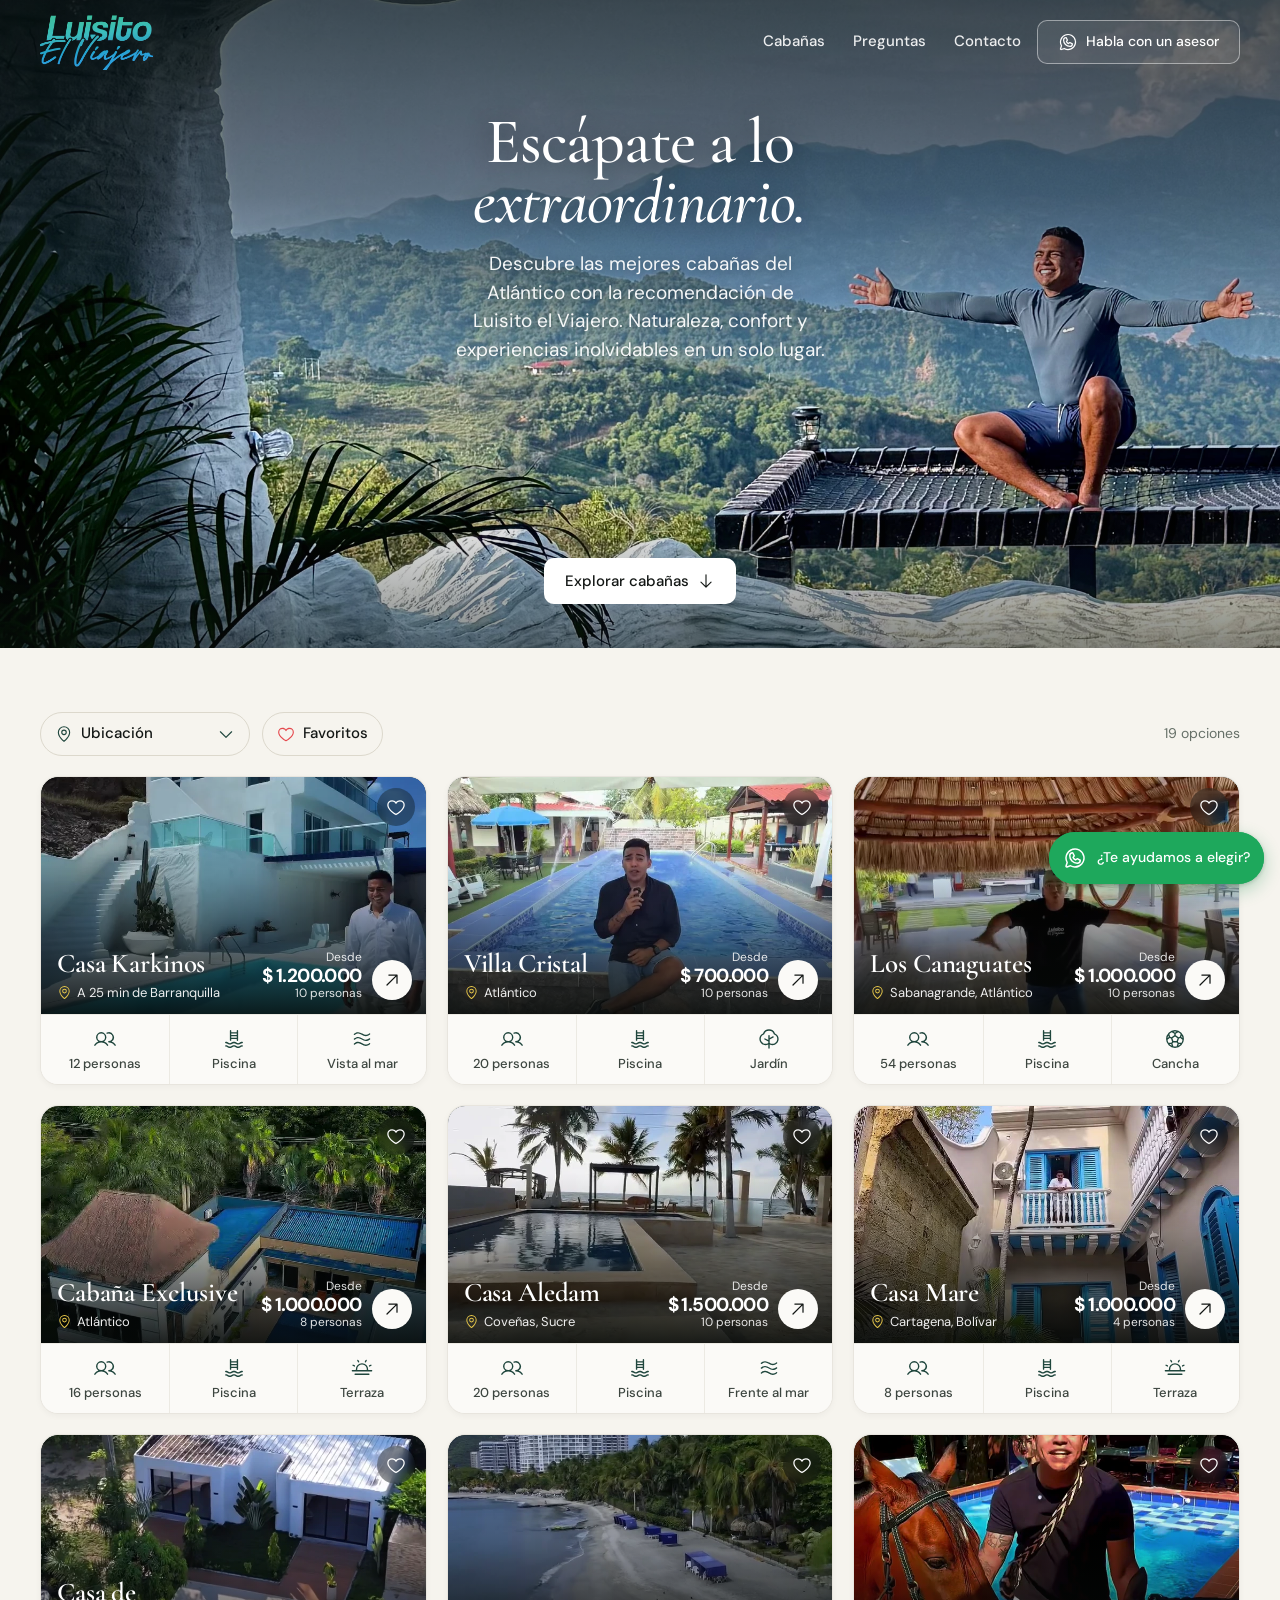
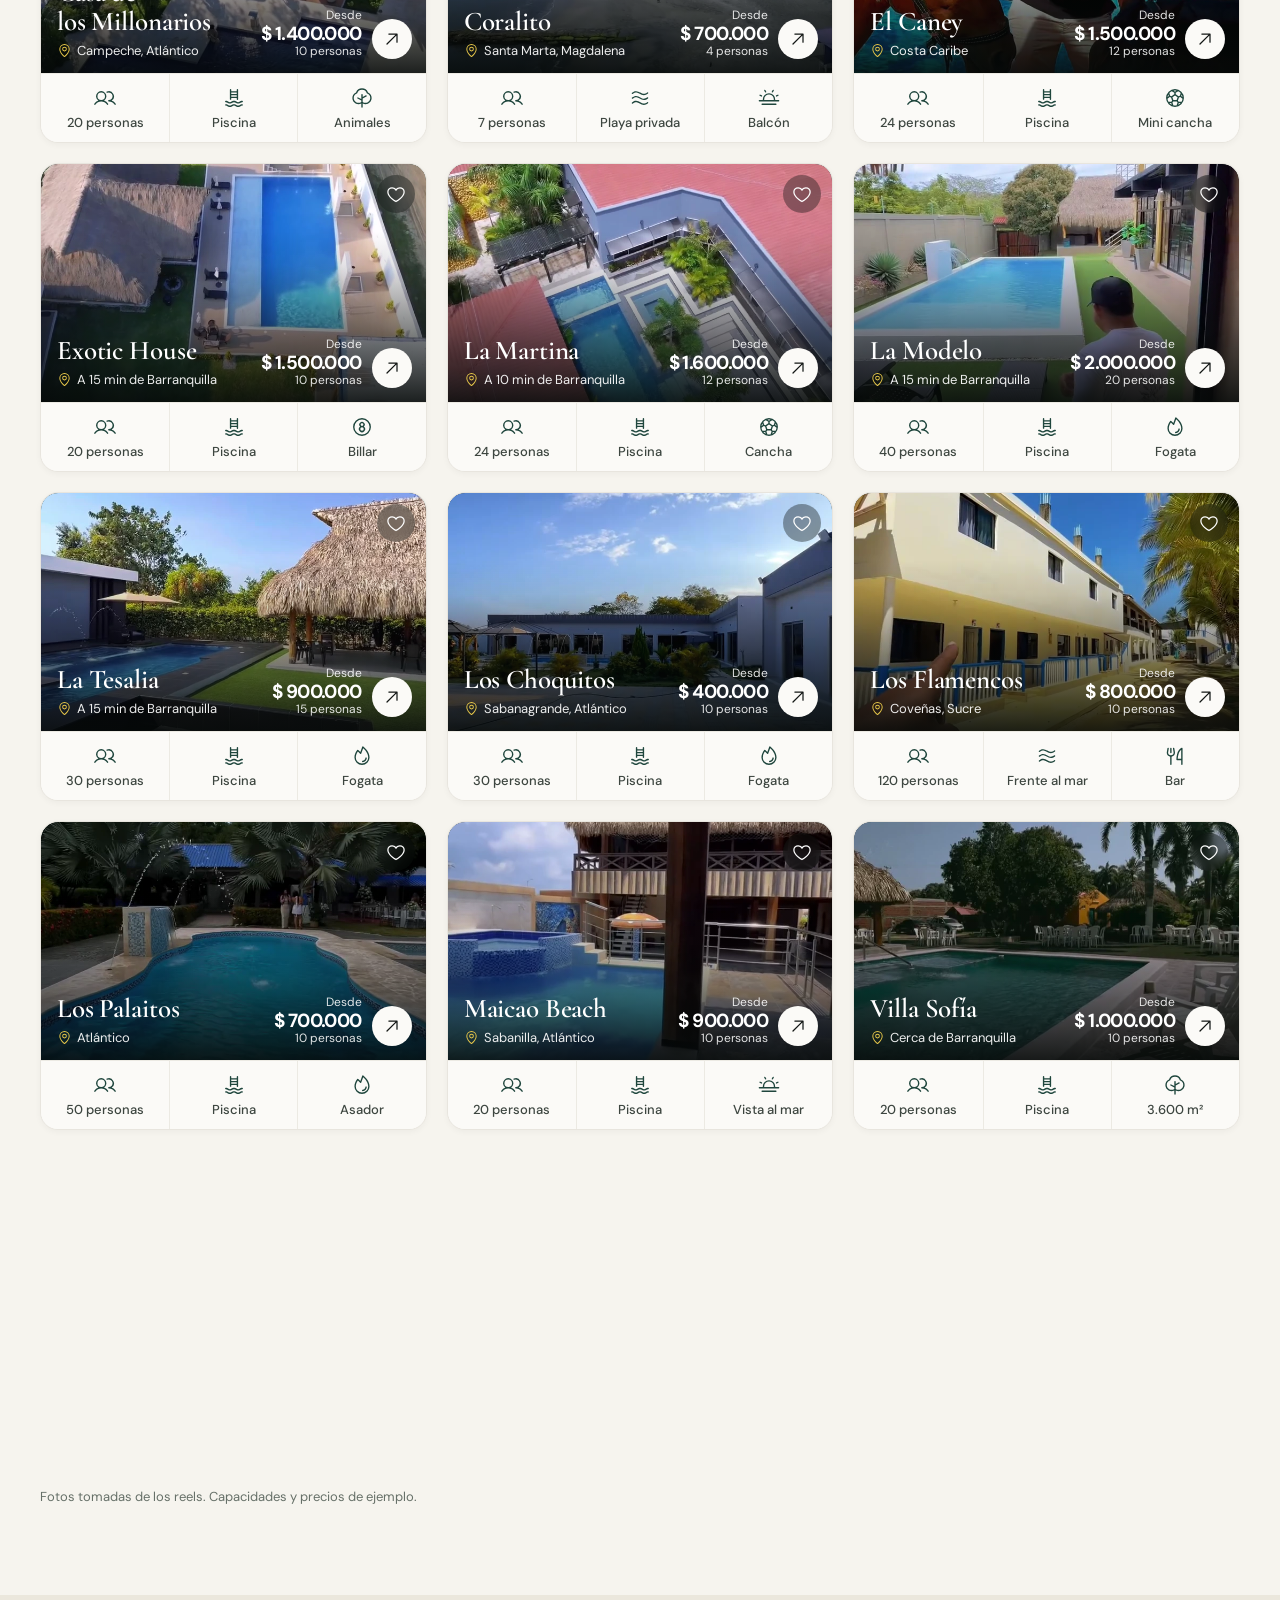
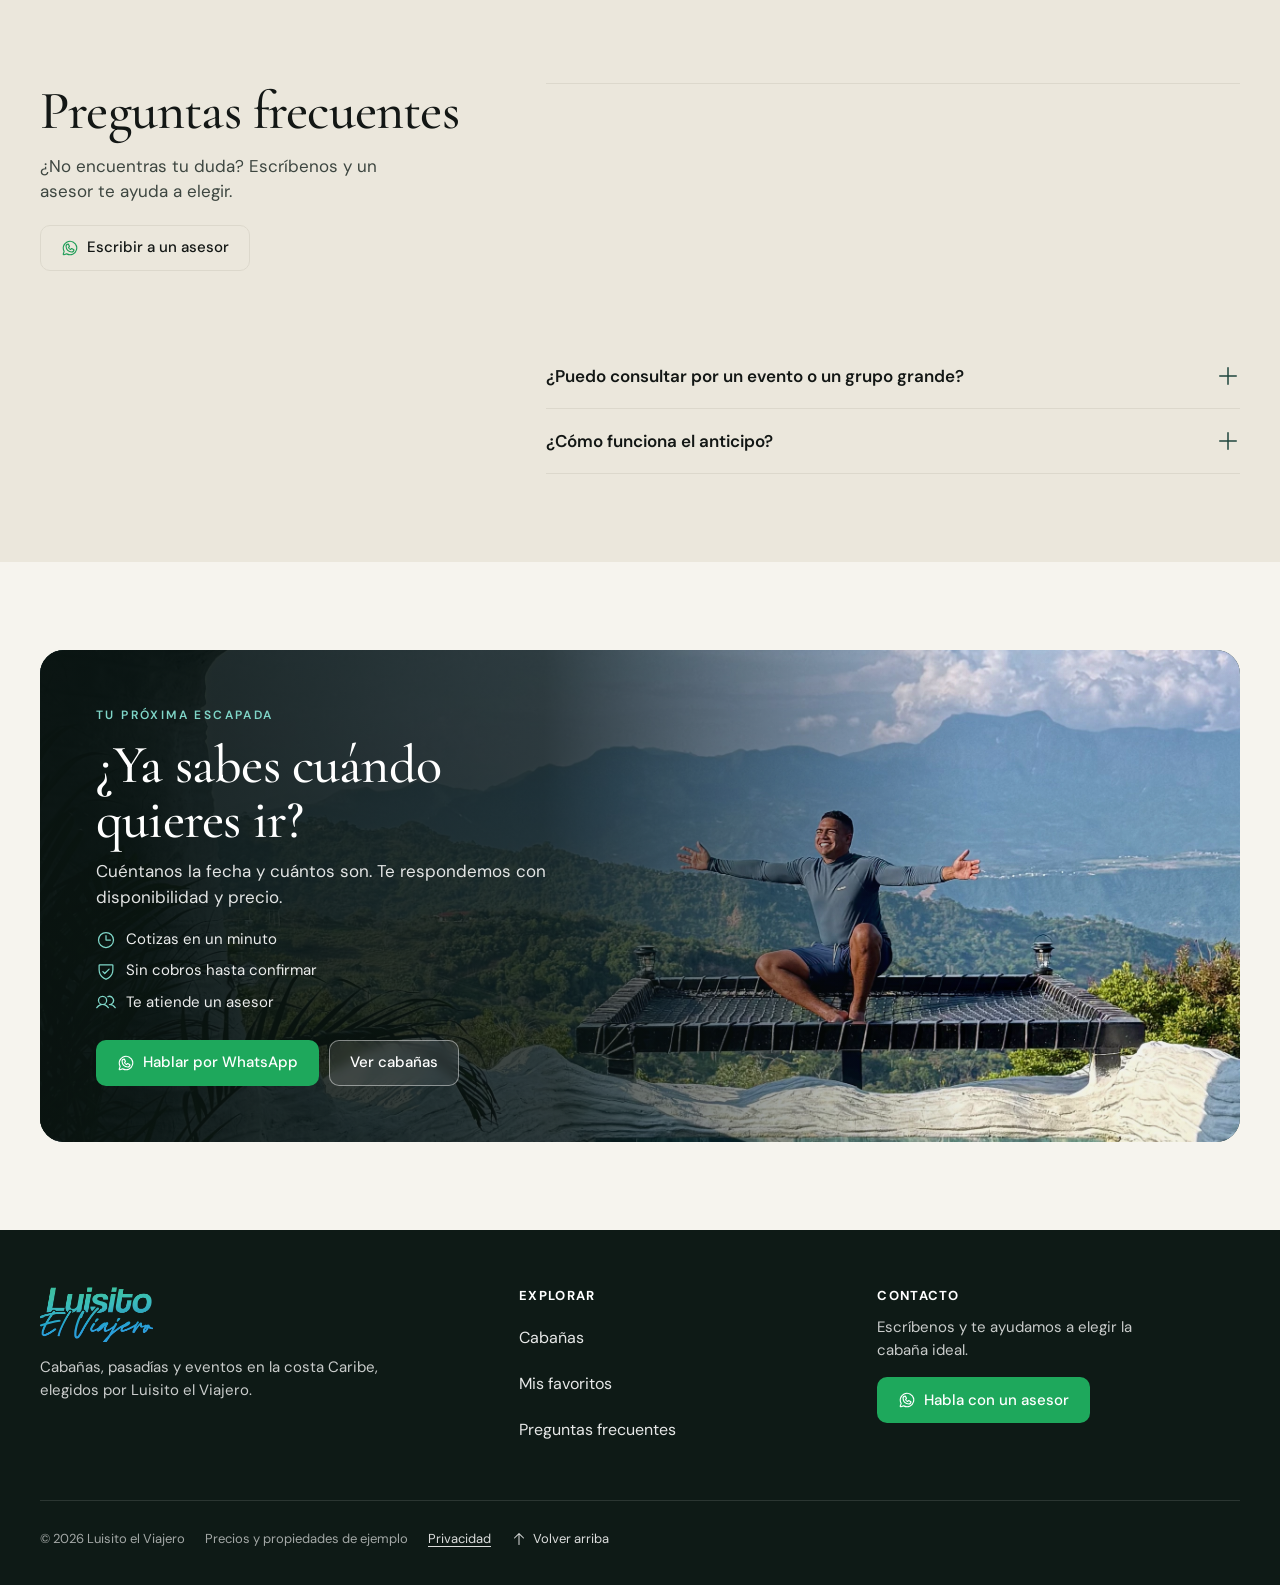
==== index.html @ ad185f22 "Prototipo Luisito el Viajero v2.4: catálogo de 19 cabañas, cotizador, chat con asistente, sistema ti" ====
<!doctype html>
<html lang="es-CO">
<head>
  <meta charset="utf-8" />
  <meta name="viewport" content="width=device-width, initial-scale=1" />
  <meta name="theme-color" content="#171a18" />
  <meta name="description" content="Descubre cabañas, pasadías y espacios para eventos en la costa Caribe colombiana, seleccionados por Luisito el Viajero." />
  <title>Luisito el Viajero — Cabañas, pasadías y experiencias</title>
  <!-- MODO DEMO: contenido ficticio. Quitar esta línea y actualizar robots.txt al lanzar (ver LANZAMIENTO.md). -->
  <meta name="robots" content="noindex, nofollow" />
  <link rel="preload" href="assets/hero-cabanas.webp" as="image" type="image/webp" media="(min-width: 821px)" />
  <link rel="preload" href="assets/hero-cabanas-mobile.webp" as="image" type="image/webp" media="(max-width: 820px)" />
  <link rel="preload" href="assets/logo.webp" as="image" type="image/webp" />
  <link rel="icon" href="favicon.svg" type="image/svg+xml" />
  <meta property="og:type" content="website" />
  <meta property="og:locale" content="es_CO" />
  <meta property="og:site_name" content="Luisito el Viajero" />
  <meta property="og:title" content="Luisito el Viajero — Cabañas, pasadías y experiencias" />
  <meta property="og:description" content="Cabañas, pasadías y espacios para eventos en la costa Caribe colombiana, seleccionados por Luisito el Viajero." />
  <meta property="og:image" content="assets/hero-cabanas.webp" />
  <meta property="og:image:alt" content="Luisito con los brazos abiertos sobre una red, frente a las montañas, visto desde una piscina bajo un arco de roca" />
  <meta name="twitter:card" content="summary_large_image" />
  <meta name="twitter:title" content="Luisito el Viajero — Cabañas, pasadías y experiencias" />
  <meta name="twitter:description" content="Cabañas, pasadías y espacios para eventos en la costa Caribe colombiana." />
  <meta name="twitter:image" content="assets/hero-cabanas.webp" />
  <link rel="preload" href="assets/fonts/dm-sans-latin.woff2" as="font" type="font/woff2" crossorigin />
  <link rel="preload" href="assets/fonts/cormorant-garamond-latin.woff2" as="font" type="font/woff2" crossorigin />
  <link rel="preload" href="assets/fonts/cormorant-garamond-italic-latin.woff2" as="font" type="font/woff2" crossorigin />
  <link rel="stylesheet" href="styles.css" />
</head>
<body>
  <!-- Iconos: Phosphor Icons (MIT), variante regular, en un solo sprite que usan el HTML y app.js mediante <use>. -->
  <svg class="icon-sprite" aria-hidden="true" focusable="false">
    <symbol id="i-pin" viewBox="0 0 256 256"><path d="M128 64a40 40 0 1 0 40 40a40 40 0 0 0-40-40m0 64a24 24 0 1 1 24-24a24 24 0 0 1-24 24m0-112a88.1 88.1 0 0 0-88 88c0 31.4 14.51 64.68 42 96.25a254.2 254.2 0 0 0 41.45 38.3a8 8 0 0 0 9.18 0a254.2 254.2 0 0 0 41.37-38.3c27.45-31.57 42-64.85 42-96.25a88.1 88.1 0 0 0-88-88m0 206c-16.53-13-72-60.75-72-118a72 72 0 0 1 144 0c0 57.23-55.47 105-72 118"/></symbol>
    <symbol id="i-users" viewBox="0 0 256 256"><path d="M117.25 157.92a60 60 0 1 0-66.5 0a95.83 95.83 0 0 0-47.22 37.71a8 8 0 1 0 13.4 8.74a80 80 0 0 1 134.14 0a8 8 0 0 0 13.4-8.74a95.83 95.83 0 0 0-47.22-37.71M40 108a44 44 0 1 1 44 44a44.05 44.05 0 0 1-44-44m210.14 98.7a8 8 0 0 1-11.07-2.33A79.83 79.83 0 0 0 172 168a8 8 0 0 1 0-16a44 44 0 1 0-16.34-84.87a8 8 0 1 1-5.94-14.85a60 60 0 0 1 55.53 105.64a95.83 95.83 0 0 1 47.22 37.71a8 8 0 0 1-2.33 11.07"/></symbol>
    <symbol id="i-bed" viewBox="0 0 256 256"><path d="M216 72H32V48a8 8 0 0 0-16 0v160a8 8 0 0 0 16 0v-32h208v32a8 8 0 0 0 16 0v-96a40 40 0 0 0-40-40M32 88h72v72H32Zm88 72V88h96a24 24 0 0 1 24 24v48Z"/></symbol>
    <symbol id="i-pool" viewBox="0 0 256 256"><path d="M88 149.39a8 8 0 0 0 8-8V128h64v15.29a8 8 0 0 0 16 0V32a8 8 0 0 0-16 0v16H96V32a8 8 0 0 0-16 0v109.39a8 8 0 0 0 8 8M96 112V96h64v16Zm64-48v16H96V64ZM24 168a8 8 0 0 1 8-8c14.42 0 22.19 5.18 28.44 9.34C66 173.06 70.42 176 80 176s14-2.94 19.56-6.66c6.24-4.16 14-9.34 28.43-9.34s22.2 5.18 28.44 9.34c5.58 3.72 10 6.66 19.57 6.66s14-2.94 19.56-6.66c6.25-4.16 14-9.34 28.44-9.34a8 8 0 0 1 0 16c-9.58 0-14 2.94-19.56 6.66c-6.25 4.16-14 9.34-28.44 9.34s-22.2-5.18-28.44-9.34C142 178.94 137.57 176 128 176s-14 2.94-19.56 6.66c-6.24 4.16-14 9.34-28.43 9.34s-22.19-5.18-28.44-9.34C46 178.94 41.58 176 32 176a8 8 0 0 1-8-8m208 40a8 8 0 0 1-8 8c-9.58 0-14 2.94-19.56 6.66c-6.25 4.16-14 9.34-28.44 9.34s-22.2-5.18-28.44-9.34C142 218.94 137.57 216 128 216s-14 2.94-19.56 6.66c-6.24 4.16-14 9.34-28.43 9.34s-22.19-5.18-28.44-9.34C46 218.94 41.58 216 32 216a8 8 0 0 1 0-16c14.42 0 22.19 5.18 28.44 9.34C66 213.06 70.42 216 80 216s14-2.94 19.56-6.66c6.24-4.16 14-9.34 28.43-9.34s22.2 5.18 28.44 9.34c5.58 3.72 10 6.66 19.57 6.66s14-2.94 19.56-6.66c6.25-4.16 14-9.34 28.44-9.34a8 8 0 0 1 8 8"/></symbol>
    <symbol id="i-waves" viewBox="0 0 256 256"><path d="M222.16 177.25a8 8 0 0 1-1 11.25c-17.36 14.39-32.86 19.5-47 19.5c-18.58 0-34.82-8.82-49.93-17c-25.35-13.76-47.24-25.64-79.07.74a8 8 0 1 1-10.22-12.31c40.17-33.28 70.32-16.92 96.93-2.48c25.35 13.75 47.24 25.63 79.07-.74a8 8 0 0 1 11.22 1.04m-11.27-57c-31.83 26.38-53.72 14.5-79.07.74c-26.61-14.43-56.76-30.79-96.93 2.49a8 8 0 0 0 10.22 12.31c31.83-26.38 53.72-14.5 79.07-.74c15.11 8.19 31.35 17 49.93 17c14.14 0 29.64-5.11 47-19.5a8 8 0 1 0-10.22-12.31ZM45.11 79.8c31.83-26.37 53.72-14.49 79.07-.74c15.11 8.2 31.35 17 49.93 17c14.14 0 29.64-5.12 47-19.5a8 8 0 1 0-10.22-12.31c-31.83 26.38-53.72 14.5-79.07.74c-26.61-14.41-56.76-30.77-96.93 2.51a8 8 0 1 0 10.22 12.3"/></symbol>
    <symbol id="i-calendar" viewBox="0 0 256 256"><path d="M208 32h-24v-8a8 8 0 0 0-16 0v8H88v-8a8 8 0 0 0-16 0v8H48a16 16 0 0 0-16 16v160a16 16 0 0 0 16 16h160a16 16 0 0 0 16-16V48a16 16 0 0 0-16-16M72 48v8a8 8 0 0 0 16 0v-8h80v8a8 8 0 0 0 16 0v-8h24v32H48V48Zm136 160H48V96h160z"/></symbol>
    <symbol id="i-arrow-up-right" viewBox="0 0 256 256"><path d="M200 64v104a8 8 0 0 1-16 0V83.31L69.66 197.66a8 8 0 0 1-11.32-11.32L172.69 72H88a8 8 0 0 1 0-16h104a8 8 0 0 1 8 8"/></symbol>
    <symbol id="i-arrow-up" viewBox="0 0 256 256"><path d="M205.66 117.66a8 8 0 0 1-11.32 0L136 59.31V216a8 8 0 0 1-16 0V59.31l-58.34 58.35a8 8 0 0 1-11.32-11.32l72-72a8 8 0 0 1 11.32 0l72 72a8 8 0 0 1 0 11.32"/></symbol>
    <symbol id="i-arrow-down" viewBox="0 0 256 256"><path d="m205.66 149.66l-72 72a8 8 0 0 1-11.32 0l-72-72a8 8 0 0 1 11.32-11.32L120 196.69V40a8 8 0 0 1 16 0v156.69l58.34-58.35a8 8 0 0 1 11.32 11.32"/></symbol>
    <symbol id="i-check" viewBox="0 0 256 256"><path d="m229.66 77.66l-128 128a8 8 0 0 1-11.32 0l-56-56a8 8 0 0 1 11.32-11.32L96 188.69L218.34 66.34a8 8 0 0 1 11.32 11.32"/></symbol>
    <symbol id="i-trees" viewBox="0 0 256 256"><path d="M198.1 62.59a76 76 0 0 0-140.2 0A71.71 71.71 0 0 0 16 127.8C15.9 166 48 199 86.14 200a72.1 72.1 0 0 0 33.86-7.53V232a8 8 0 0 0 16 0v-39.53a72.2 72.2 0 0 0 32 7.53h1.82c38.18-1 70.29-34 70.18-72.2a71.71 71.71 0 0 0-41.9-65.21M169.45 184A56.08 56.08 0 0 1 136 174v-41l43.58-21.78a8 8 0 1 0-7.16-14.32L136 115.06V88a8 8 0 0 0-16 0v51.06l-36.42-18.22a8 8 0 1 0-7.16 14.32L120 156.94v17a56 56 0 0 1-33.45 10c-29.65-.71-54.63-26.42-54.55-56.1A55.77 55.77 0 0 1 67.11 76a8 8 0 0 0 4.53-4.67a60 60 0 0 1 112.72 0a8 8 0 0 0 4.53 4.67A55.79 55.79 0 0 1 224 127.84c.08 29.68-24.9 55.39-54.55 56.16"/></symbol>
    <symbol id="i-clock" viewBox="0 0 256 256"><path d="M128 24a104 104 0 1 0 104 104A104.11 104.11 0 0 0 128 24m0 192a88 88 0 1 1 88-88a88.1 88.1 0 0 1-88 88m64-88a8 8 0 0 1-8 8h-56a8 8 0 0 1-8-8V72a8 8 0 0 1 16 0v48h48a8 8 0 0 1 8 8"/></symbol>
    <symbol id="i-x" viewBox="0 0 256 256"><path d="M205.66 194.34a8 8 0 0 1-11.32 11.32L128 139.31l-66.34 66.35a8 8 0 0 1-11.32-11.32L116.69 128L50.34 61.66a8 8 0 0 1 11.32-11.32L128 116.69l66.34-66.35a8 8 0 0 1 11.32 11.32L139.31 128Z"/></symbol>
    <symbol id="i-heart" viewBox="0 0 256 256"><path d="M178 40c-20.65 0-38.73 8.88-50 23.89C116.73 48.88 98.65 40 78 40a62.07 62.07 0 0 0-62 62c0 70 103.79 126.66 108.21 129a8 8 0 0 0 7.58 0C136.21 228.66 240 172 240 102a62.07 62.07 0 0 0-62-62m-50 174.8c-18.26-10.64-96-59.11-96-112.8a46.06 46.06 0 0 1 46-46c19.45 0 35.78 10.36 42.6 27a8 8 0 0 0 14.8 0c6.82-16.67 23.15-27 42.6-27a46.06 46.06 0 0 1 46 46c0 53.61-77.76 102.15-96 112.8"/></symbol>
    <symbol id="i-heart-fill" viewBox="0 0 256 256"><path d="M240 102c0 70-103.79 126.66-108.21 129a8 8 0 0 1-7.58 0C119.79 228.66 16 172 16 102a62.07 62.07 0 0 1 62-62c20.65 0 38.73 8.88 50 23.89C139.27 48.88 157.35 40 178 40a62.07 62.07 0 0 1 62 62"/></symbol>
    <symbol id="i-plus" viewBox="0 0 256 256"><path d="M224 128a8 8 0 0 1-8 8h-80v80a8 8 0 0 1-16 0v-80H40a8 8 0 0 1 0-16h80V40a8 8 0 0 1 16 0v80h80a8 8 0 0 1 8 8"/></symbol>
    <symbol id="i-minus" viewBox="0 0 256 256"><path d="M224 128a8 8 0 0 1-8 8H40a8 8 0 0 1 0-16h176a8 8 0 0 1 8 8"/></symbol>
    <symbol id="i-chevron" viewBox="0 0 256 256"><path d="m213.66 101.66l-80 80a8 8 0 0 1-11.32 0l-80-80a8 8 0 0 1 11.32-11.32L128 164.69l74.34-74.35a8 8 0 0 1 11.32 11.32"/></symbol>
    <symbol id="i-play" viewBox="0 0 256 256"><path d="M240 128a15.74 15.74 0 0 1-7.6 13.51L88.32 229.65a16 16 0 0 1-16.2.3A15.86 15.86 0 0 1 64 216.13V39.87a15.86 15.86 0 0 1 8.12-13.82a16 16 0 0 1 16.2.3l144.08 88.14A15.74 15.74 0 0 1 240 128"/></symbol>
    <symbol id="i-car" viewBox="0 0 256 256"><path d="M240 104h-10.8l-27.78-62.5A16 16 0 0 0 186.8 32H69.2a16 16 0 0 0-14.62 9.5L26.8 104H16a8 8 0 0 0 0 16h8v80a16 16 0 0 0 16 16h24a16 16 0 0 0 16-16v-16h96v16a16 16 0 0 0 16 16h24a16 16 0 0 0 16-16v-80h8a8 8 0 0 0 0-16M69.2 48h117.6l24.89 56H44.31ZM64 200H40v-16h24Zm128 0v-16h24v16Zm24-32H40v-48h176ZM56 144a8 8 0 0 1 8-8h16a8 8 0 0 1 0 16H64a8 8 0 0 1-8-8m112 0a8 8 0 0 1 8-8h16a8 8 0 0 1 0 16h-16a8 8 0 0 1-8-8"/></symbol>
    <symbol id="i-wifi" viewBox="0 0 256 256"><path d="M140 204a12 12 0 1 1-12-12a12 12 0 0 1 12 12m97.08-117a172 172 0 0 0-218.16 0a8 8 0 0 0 10.16 12.37a156 156 0 0 1 197.84 0A8 8 0 0 0 237.08 87M205 122.77a124 124 0 0 0-153.94 0A8 8 0 0 0 61 135.31a108 108 0 0 1 134.06 0a8 8 0 0 0 11.24-1.3a8 8 0 0 0-1.3-11.24m-32.26 35.76a76.05 76.05 0 0 0-89.42 0a8 8 0 0 0 9.42 12.94a60 60 0 0 1 70.58 0a8 8 0 1 0 9.42-12.94"/></symbol>
    <symbol id="i-snow" viewBox="0 0 256 256"><path d="M223.77 150.09a8 8 0 0 1-5.86 9.68l-24.64 6l6.46 24.11a8 8 0 0 1-5.66 9.8a8.3 8.3 0 0 1-2.07.32a8 8 0 0 1-7.72-5.93l-7.72-28.8L136 141.86v46.83l21.66 21.65a8 8 0 0 1-11.32 11.32L128 203.31l-18.34 18.35a8 8 0 0 1-11.32-11.32L120 188.69v-46.83l-40.55 23.41l-7.72 28.8A8 8 0 0 1 64 200a8.3 8.3 0 0 1-2.08-.27a8 8 0 0 1-5.66-9.8l6.46-24.11l-24.64-6a8 8 0 0 1 3.82-15.54l29.45 7.23L112 128l-40.64-23.46l-29.45 7.23A8 8 0 0 1 40 112a8 8 0 0 1-1.91-15.77l24.64-6l-6.46-24.16a8 8 0 0 1 15.46-4.14l7.72 28.8L120 114.14V67.31L98.34 45.66a8 8 0 0 1 11.32-11.32L128 52.69l18.34-18.35a8 8 0 0 1 11.32 11.32L136 67.31v46.83l40.55-23.41l7.72-28.8a8 8 0 0 1 15.46 4.14l-6.46 24.11l24.64 6A8 8 0 0 1 216 112a8 8 0 0 1-1.91-.23l-29.45-7.23L144 128l40.64 23.46l29.45-7.23a8 8 0 0 1 9.68 5.86"/></symbol>
    <symbol id="i-sun" viewBox="0 0 256 256"><path d="M120 40V16a8 8 0 0 1 16 0v24a8 8 0 0 1-16 0m72 88a64 64 0 1 1-64-64a64.07 64.07 0 0 1 64 64m-16 0a48 48 0 1 0-48 48a48.05 48.05 0 0 0 48-48M58.34 69.66a8 8 0 0 0 11.32-11.32l-16-16a8 8 0 0 0-11.32 11.32Zm0 116.68l-16 16a8 8 0 0 0 11.32 11.32l16-16a8 8 0 0 0-11.32-11.32M192 72a8 8 0 0 0 5.66-2.34l16-16a8 8 0 0 0-11.32-11.32l-16 16A8 8 0 0 0 192 72m5.66 114.34a8 8 0 0 0-11.32 11.32l16 16a8 8 0 0 0 11.32-11.32ZM48 128a8 8 0 0 0-8-8H16a8 8 0 0 0 0 16h24a8 8 0 0 0 8-8m80 80a8 8 0 0 0-8 8v24a8 8 0 0 0 16 0v-24a8 8 0 0 0-8-8m112-88h-24a8 8 0 0 0 0 16h24a8 8 0 0 0 0-16"/></symbol>
    <symbol id="i-sunset" viewBox="0 0 256 256"><path d="M240 152h-40.45a74 74 0 0 0 .45-8a72 72 0 0 0-144 0a74 74 0 0 0 .45 8H16a8 8 0 0 0 0 16h224a8 8 0 0 0 0-16m-168-8a56 56 0 1 1 111.41 8H72.59a56 56 0 0 1-.59-8m144 56a8 8 0 0 1-8 8H48a8 8 0 0 1 0-16h160a8 8 0 0 1 8 8M72.84 43.58a8 8 0 0 1 14.32-7.16l8 16a8 8 0 0 1-14.32 7.16Zm-56 48.84a8 8 0 0 1 10.74-3.57l16 8a8 8 0 0 1-7.16 14.31l-16-8a8 8 0 0 1-3.58-10.74m192 15.16a8 8 0 0 1 3.58-10.73l16-8a8 8 0 1 1 7.16 14.31l-16 8a8 8 0 0 1-10.74-3.58m-48-55.16l8-16a8 8 0 0 1 14.32 7.16l-8 16a8 8 0 1 1-14.32-7.16"/></symbol>
    <symbol id="i-flame" viewBox="0 0 256 256"><path d="M183.89 153.34a57.6 57.6 0 0 1-46.56 46.55a9 9 0 0 1-1.33.11a8 8 0 0 1-1.32-15.89c16.57-2.79 30.63-16.85 33.44-33.45a8 8 0 0 1 15.78 2.68ZM216 144a88 88 0 0 1-176 0c0-27.92 11-56.47 32.66-84.85a8 8 0 0 1 11.93-.89l24.12 23.41l22-60.41a8 8 0 0 1 12.63-3.41C165.21 36 216 84.55 216 144m-16 0c0-46.09-35.79-85.92-58.21-106.33l-22.27 61.07a8 8 0 0 1-13.09 3L80.06 76.16C64.09 99.21 56 122 56 144a72 72 0 0 0 144 0"/></symbol>
    <symbol id="i-gamepad" viewBox="0 0 256 256"><path d="M176 112h-24a8 8 0 0 1 0-16h24a8 8 0 0 1 0 16m-72-16h-8v-8a8 8 0 0 0-16 0v8h-8a8 8 0 0 0 0 16h8v8a8 8 0 0 0 16 0v-8h8a8 8 0 0 0 0-16m137.48 104.65a36 36 0 0 1-54.94 4.81c-.12-.12-.24-.24-.35-.37L146.48 160h-37l-39.67 45.09l-.35.37A36.08 36.08 0 0 1 44 216a36 36 0 0 1-35.44-42.25a.7.7 0 0 1 0-.14l16.37-84.09A59.88 59.88 0 0 1 83.89 40H172a60.08 60.08 0 0 1 59 49.25v.18l16.37 84.17a.7.7 0 0 1 0 .14a35.74 35.74 0 0 1-5.89 26.91M172 144a44 44 0 0 0 0-88H83.89a43.9 43.9 0 0 0-43.21 36.37v.13L24.3 176.59A20 20 0 0 0 58 194.3l41.92-47.59a8 8 0 0 1 6-2.71Zm59.7 32.59l-8.74-45A60 60 0 0 1 172 160h-4.2l30.2 34.31a20.09 20.09 0 0 0 17.46 5.39a20 20 0 0 0 16.23-23.11Z"/></symbol>
    <symbol id="i-palm" viewBox="0 0 256 256"><path d="M237.79 53.23a66.86 66.86 0 0 0-97.74 0a72.2 72.2 0 0 0-12.05 17a72.2 72.2 0 0 0-12-17a66.86 66.86 0 0 0-97.74 0a8 8 0 0 0 2.6 12.85L77 90.55a71.42 71.42 0 0 0-43.36 33.21a70.64 70.64 0 0 0-7.2 54.32A8 8 0 0 0 39 182.36l81-61.68V224a8 8 0 0 0 16 0V120.68l81 61.68a8 8 0 0 0 12.57-4.28a70.64 70.64 0 0 0-7.2-54.32A71.42 71.42 0 0 0 179 90.55l56.22-24.47a8 8 0 0 0 2.6-12.85ZM67.08 48a51.13 51.13 0 0 1 37.28 16.26a56.53 56.53 0 0 1 14.26 26.93L39 56.53A50.5 50.5 0 0 1 67.08 48M40 161.5a54.8 54.8 0 0 1 7.47-29.7a55.55 55.55 0 0 1 34-25.89A56.5 56.5 0 0 1 96.1 104a55.8 55.8 0 0 1 16.23 2.41Zm168.5-29.7a54.8 54.8 0 0 1 7.5 29.7l-72.3-55.1a56.3 56.3 0 0 1 64.83 25.4Zm-71.12-40.61a56.53 56.53 0 0 1 14.26-26.93A51.13 51.13 0 0 1 188.92 48A50.5 50.5 0 0 1 217 56.53Z"/></symbol>
    <symbol id="i-pot" viewBox="0 0 256 256"><path d="M88 48V16a8 8 0 0 1 16 0v32a8 8 0 0 1-16 0m40 8a8 8 0 0 0 8-8V16a8 8 0 0 0-16 0v32a8 8 0 0 0 8 8m32 0a8 8 0 0 0 8-8V16a8 8 0 0 0-16 0v32a8 8 0 0 0 8 8m92.8 46.4L224 124v60a32 32 0 0 1-32 32H64a32 32 0 0 1-32-32v-60L3.2 102.4a8 8 0 0 1 9.6-12.8L32 104V80a8 8 0 0 1 8-8h176a8 8 0 0 1 8 8v24l19.2-14.4a8 8 0 0 1 9.6 12.8M208 88H48v96a16 16 0 0 0 16 16h128a16 16 0 0 0 16-16Z"/></symbol>
    <symbol id="i-goal" viewBox="0 0 256 256"><path d="M128 24a104 104 0 1 0 104 104A104.11 104.11 0 0 0 128 24m76.52 147.42H170.9l-9.26-12.76l12.63-36.78l15-4.89l26.24 20.13a87.4 87.4 0 0 1-10.99 34.3m-164-34.3L66.71 117l15 4.89l12.63 36.78l-9.24 12.75H51.48a87.4 87.4 0 0 1-11.01-34.3Zm10-50.64l5.51 18.6l-15.32 11.69a87.3 87.3 0 0 1 9.72-30.29ZM109 152l-11.46-33.35L128 97.71l30.46 20.94L147 152Zm91.07-46.92l5.51-18.6a87.3 87.3 0 0 1 9.72 30.29Zm-6.2-35.38l-9.51 32.08l-15.07 4.89L136 83.79V68.21l29.09-20a88.6 88.6 0 0 1 28.77 21.49Zm-47.8-27.83L128 54.29l-18.07-12.42a88.2 88.2 0 0 1 36.14 0m-55.16 6.34l29.09 20v15.58l-33.28 22.88l-15.07-4.89l-9.51-32.08a88.6 88.6 0 0 1 28.77-21.49M63.15 187.42h20.37l7.17 20.27a88.4 88.4 0 0 1-27.54-20.27M110 214.13l-11.88-33.42l9.23-12.71h41.3l9.23 12.71l-11.83 33.42a88 88 0 0 1-36.1 0Zm55.36-6.44l7.17-20.27h20.37a88.4 88.4 0 0 1-27.59 20.27Z"/></symbol>
    <symbol id="i-speaker" viewBox="0 0 256 256"><path d="M155.51 24.81a8 8 0 0 0-8.42.88L77.25 80H32a16 16 0 0 0-16 16v64a16 16 0 0 0 16 16h45.25l69.84 54.31A8 8 0 0 0 160 224V32a8 8 0 0 0-4.49-7.19M32 96h40v64H32Zm112 111.64l-56-43.55V91.91l56-43.55Zm54-106.08a40 40 0 0 1 0 52.88a8 8 0 0 1-12-10.58a24 24 0 0 0 0-31.72a8 8 0 0 1 12-10.58M248 128a79.9 79.9 0 0 1-20.37 53.34a8 8 0 0 1-11.92-10.67a64 64 0 0 0 0-85.33a8 8 0 1 1 11.92-10.67A79.83 79.83 0 0 1 248 128"/></symbol>
    <symbol id="i-tent" viewBox="0 0 256 256"><path d="m255.31 188.75l-64-144A8 8 0 0 0 184 40H72a8 8 0 0 0-7.27 4.69a.2.2 0 0 0 0 .06v.12L.69 188.75A8 8 0 0 0 8 200h240a8 8 0 0 0 7.31-11.25M64 184H20.31L64 85.7Zm16 0V85.7l43.69 98.3Zm61.2 0L84.31 56h94.49l56.89 128Z"/></symbol>
    <symbol id="i-tub" viewBox="0 0 256 256"><path d="M240 96h-32a8 8 0 0 0-8-8h-64a8 8 0 0 0-8 8H64V52a12 12 0 0 1 12-12a12.44 12.44 0 0 1 12.16 9.59a8 8 0 0 0 15.68-3.18A28.32 28.32 0 0 0 76 24a28 28 0 0 0-28 28v44H16a8 8 0 0 0-8 8v40a56.06 56.06 0 0 0 56 56v16a8 8 0 0 0 16 0v-16h96v16a8 8 0 0 0 16 0v-16a56.06 56.06 0 0 0 56-56v-40a8 8 0 0 0-8-8m-48 8v32h-48v-32Zm40 40a40 40 0 0 1-40 40H64a40 40 0 0 1-40-40v-32h104v32a8 8 0 0 0 8 8h64a8 8 0 0 0 8-8v-32h24Z"/></symbol>
    <symbol id="i-utensils" viewBox="0 0 256 256"><path d="M72 88V40a8 8 0 0 1 16 0v48a8 8 0 0 1-16 0m144-48v184a8 8 0 0 1-16 0v-48h-48a8 8 0 0 1-8-8a268.8 268.8 0 0 1 7.22-56.88c9.78-40.49 28.32-67.63 53.63-78.47A8 8 0 0 1 216 40m-16 13.9c-32.17 24.57-38.47 84.42-39.7 106.1H200Zm-80.11-15.21a8 8 0 1 0-15.78 2.63L112 88.63a32 32 0 0 1-64 0l7.88-47.31a8 8 0 1 0-15.78-2.63l-8 48A8 8 0 0 0 32 88a48.07 48.07 0 0 0 40 47.32V224a8 8 0 0 0 16 0v-88.68A48.07 48.07 0 0 0 128 88a8 8 0 0 0-.11-1.31Z"/></symbol>
    <symbol id="i-billiard" viewBox="0 0 256 256"><path d="M128 24a104 104 0 1 0 104 104A104.11 104.11 0 0 0 128 24m0 192a88 88 0 1 1 88-88a88.1 88.1 0 0 1-88 88m21.81-92.61a32 32 0 1 0-43.62 0a36 36 0 1 0 43.62 0M112 100a16 16 0 1 1 16 16a16 16 0 0 1-16-16m16 72a20 20 0 1 1 20-20a20 20 0 0 1-20 20"/></symbol>
    <symbol id="i-shield" viewBox="0 0 256 256"><path d="M208 40H48a16 16 0 0 0-16 16v56c0 52.72 25.52 84.67 46.93 102.19c23.06 18.86 46 25.26 47 25.53a8 8 0 0 0 4.2 0c1-.27 23.91-6.67 47-25.53C198.48 196.67 224 164.72 224 112V56a16 16 0 0 0-16-16m0 72c0 37.07-13.66 67.16-40.6 89.42a129.3 129.3 0 0 1-39.4 22.2a128.3 128.3 0 0 1-38.92-21.81C61.82 179.51 48 149.3 48 112V56h160ZM82.34 141.66a8 8 0 0 1 11.32-11.32L112 148.69l50.34-50.35a8 8 0 0 1 11.32 11.32l-56 56a8 8 0 0 1-11.32 0Z"/></symbol>
    <symbol id="i-horse" viewBox="0 0 256 256"><path d="M136 100a12 12 0 1 1-12-12a12 12 0 0 1 12 12m96 29.48A104.29 104.29 0 0 1 130.1 232h-2.17a103.32 103.32 0 0 1-69.26-26a8 8 0 1 1 10.67-12a84.7 84.7 0 0 0 20.1 13.37L116 170.84c-22.78-9.83-47.47-5.65-61.4-3.29a31.84 31.84 0 0 1-31.3-12.83l-.3-.43l-13.78-22a8 8 0 0 1 2.59-11.05L112 59.53V32a8 8 0 0 1 8-8h8a104 104 0 0 1 104 105.48m-16-.22A88 88 0 0 0 128 40v24a8 8 0 0 1-3.81 6.81l-97.13 59.78l9.36 15A15.92 15.92 0 0 0 52 151.77c16-2.7 48.77-8.24 78.07 8.18A40.06 40.06 0 0 0 168 120a8 8 0 0 1 16 0a56.07 56.07 0 0 1-51.8 55.83l-27.11 37.28a91 91 0 0 0 24.69 2.89A88.29 88.29 0 0 0 216 129.26"/></symbol>
    <symbol id="i-moto" viewBox="0 0 256 256"><path d="M216 120a41 41 0 0 0-6.6.55l-5.82-15.14A55.6 55.6 0 0 1 216 104a8 8 0 0 0 0-16h-19.12l-13.41-34.87A8 8 0 0 0 176 48h-32a8 8 0 0 0 0 16h26.51l9.23 24H152c-18.5 0-33.5 4.31-43.37 12.46a16 16 0 0 1-16.76 2.07c-10.58-4.81-60.74-25.2-65.16-26.93L21 73.36A17.7 17.7 0 0 0 16 72a8 8 0 0 0-2.87 15.46c.46.18 47.19 18.3 72.13 29.63a32.15 32.15 0 0 0 33.56-4.29c4.86-4 14.57-8.8 33.19-8.8h18.82a71.74 71.74 0 0 0-24.17 36.59A15.86 15.86 0 0 1 131.32 152H79.2a40 40 0 1 0 0 16h52.12a31.91 31.91 0 0 0 30.74-23.1a56 56 0 0 1 26.59-33.72l5.82 15.13A40 40 0 1 0 216 120M40 168h22.62a24 24 0 1 1 0-16H40a8 8 0 0 0 0 16m176 16a24 24 0 0 1-15.58-42.23l8.11 21.1a8 8 0 1 0 14.94-5.74L215.35 136h.65a24 24 0 0 1 0 48"/></symbol>
    <symbol id="i-send" viewBox="0 0 256 256"><path d="M231.4 44.34v.15l-58.2 191.94a15.88 15.88 0 0 1-14 11.51q-.69.06-1.38.06a15.86 15.86 0 0 1-14.42-9.15l-36.4-74.7a4 4 0 0 1 .77-4.58l57.92-57.92a8 8 0 0 0-11.31-11.31l-57.95 57.92a4 4 0 0 1-4.58.77l-74.77-36.39a16 16 0 0 1 2.49-29.8l191.94-58.2h.15a16 16 0 0 1 19.74 19.7"/></symbol>
    <symbol id="i-checks" viewBox="0 0 256 256"><path d="m149.61 85.71l-89.6 88a8 8 0 0 1-11.22 0L10.39 136a8 8 0 1 1 11.22-11.41l32.79 32.2l84-82.5a8 8 0 1 1 11.22 11.42Zm96.1-11.32a8 8 0 0 0-11.32-.1l-84 82.5l-18.83-18.5a8 8 0 0 0-11.21 11.42l24.43 24a8 8 0 0 0 11.22 0l89.6-88a8 8 0 0 0 .11-11.32"/></symbol>
    <symbol id="i-reset" viewBox="0 0 256 256"><path d="M224 128a96 96 0 0 1-94.71 96H128a95.38 95.38 0 0 1-65.9-26.2a8 8 0 0 1 11-11.63a80 80 0 1 0-1.67-114.78a3 3 0 0 1-.26.25L44.59 96H72a8 8 0 0 1 0 16H24a8 8 0 0 1-8-8V56a8 8 0 0 1 16 0v29.8L60.25 60A96 96 0 0 1 224 128"/></symbol>
    <symbol id="i-whatsapp" viewBox="0 0 256 256"><path d="m187.58 144.84l-32-16a8 8 0 0 0-8 .5l-14.69 9.8a40.55 40.55 0 0 1-16-16l9.8-14.69a8 8 0 0 0 .5-8l-16-32A8 8 0 0 0 104 64a40 40 0 0 0-40 40a88.1 88.1 0 0 0 88 88a40 40 0 0 0 40-40a8 8 0 0 0-4.42-7.16M152 176a72.08 72.08 0 0 1-72-72a24 24 0 0 1 19.29-23.54l11.48 23L101 118a8 8 0 0 0-.73 7.51a56.47 56.47 0 0 0 30.15 30.15A8 8 0 0 0 138 155l14.61-9.74l23 11.48A24 24 0 0 1 152 176M128 24a104 104 0 0 0-91.82 152.88l-11.35 34.05a16 16 0 0 0 20.24 20.24l34.05-11.35A104 104 0 1 0 128 24m0 192a87.87 87.87 0 0 1-44.06-11.81a8 8 0 0 0-6.54-.67L40 216l12.47-37.4a8 8 0 0 0-.66-6.54A88 88 0 1 1 128 216"/></symbol>
    <symbol id="i-couch" viewBox="0 0 256 256"><path d="M240 106.17V72a16 16 0 0 0-16-16H32a16 16 0 0 0-16 16v34.17A16 16 0 0 0 8 120v48a16 16 0 0 0 16 16h8v16a8 8 0 0 0 16 0v-16h160v16a8 8 0 0 0 16 0v-16h8a16 16 0 0 0 16-16v-48a16 16 0 0 0-8-13.83M224 104h-8a16 16 0 0 0-16 16v16h-64V72h88ZM120 72v64H56v-16a16 16 0 0 0-16-16h-8V72Zm112 96H24v-48h16v24a8 8 0 0 0 8 8h160a8 8 0 0 0 8-8v-24h16Z"/></symbol>
    <symbol id="i-tv" viewBox="0 0 256 256"><path d="M216 64h-68.69l34.35-34.34a8 8 0 1 0-11.32-11.32L128 60.69L85.66 18.34a8 8 0 0 0-11.32 11.32L108.69 64H40a16 16 0 0 0-16 16v120a16 16 0 0 0 16 16h176a16 16 0 0 0 16-16V80a16 16 0 0 0-16-16M40 80h104v120H40Zm176 120h-56V80h56zm-16-84a12 12 0 1 1-12-12a12 12 0 0 1 12 12m0 48a12 12 0 1 1-12-12a12 12 0 0 1 12 12"/></symbol>
    <symbol id="i-user" viewBox="0 0 256 256"><path d="M230.92 212c-15.23-26.33-38.7-45.21-66.09-54.16a72 72 0 1 0-73.66 0c-27.39 8.94-50.86 27.82-66.09 54.16a8 8 0 1 0 13.85 8c18.84-32.56 52.14-52 89.07-52s70.23 19.44 89.07 52a8 8 0 1 0 13.85-8M72 96a56 56 0 1 1 56 56a56.06 56.06 0 0 1-56-56"/></symbol>
  </svg>

  <header class="site-header" id="inicio">
    <a class="brand" href="#inicio" aria-label="Luisito el Viajero, inicio">
      <img class="brand-logo" src="assets/logo.webp" alt="Luisito el Viajero" width="440" height="218" />
    </a>
    <nav class="main-nav" id="mainNav" aria-label="Navegación principal">
      <a href="#cabanas">Cabañas</a>
      <a href="#preguntas">Preguntas</a>
      <a href="#contacto">Contacto</a>
      <button class="button button-light nav-cta" type="button" data-action="contact"><svg class="icon" aria-hidden="true"><use href="#i-whatsapp"/></svg> Habla con un asesor</button>
    </nav>
    <button class="header-cta" type="button" data-action="contact" aria-label="Cotizar con un asesor"><svg class="icon" aria-hidden="true"><use href="#i-whatsapp"/></svg><span class="cta-long">Habla con un asesor</span><span class="cta-short">Cotizar</span></button>
    <button class="menu-toggle" id="menuToggle" type="button" aria-label="Abrir menú" aria-expanded="false" aria-controls="mainNav"><span></span><span></span></button>
    <div class="scroll-progress" aria-hidden="true"></div>
  </header>

  <main>
    <section class="hero" aria-labelledby="heroTitle">
      <div class="hero-image" aria-hidden="true"></div>
      <div class="hero-shade" aria-hidden="true"></div>
      <div class="hero-content wrap">
        <div class="hero-text">
          <h1 id="heroTitle">Escápate a&nbsp;lo <em>extraordinario.</em></h1>
          <p class="hero-copy">Descubre las mejores cabañas del Atlántico con la recomendación de Luisito el Viajero.<span class="hero-copy-more"> Naturaleza, confort y experiencias inolvidables en un solo lugar.</span></p>
        </div>
        <div class="hero-actions">
          <a class="button button-light" href="#cabanas">Explorar cabañas <svg class="icon icon-arrow" aria-hidden="true"><use href="#i-arrow-down"/></svg></a>
        </div>
      </div>
    </section>

    <section class="section catalog-section" id="cabanas" aria-labelledby="catalogTitle">
      <div class="wrap">
        <h2 class="sr-only" id="catalogTitle">Cabañas y espacios disponibles</h2>
        <div class="catalog-toolbar reveal">
          <div class="loc-filter" id="locFilter">
            <button type="button" class="loc-button" id="locButton" aria-haspopup="listbox" aria-expanded="false" aria-controls="locMenu">
              <svg class="icon" aria-hidden="true"><use href="#i-pin"/></svg>
              <span class="loc-label" id="locLabel">Ubicación</span>
              <svg class="icon icon-chevron" aria-hidden="true"><use href="#i-chevron"/></svg>
            </button>
            <div class="loc-menu" id="locMenu" role="listbox" aria-label="Filtrar por ubicación"></div>
          </div>
          <button type="button" class="fav-toggle" id="favToggle" data-action="toggle-favorites" aria-pressed="false" aria-label="Ver mis favoritos"><svg class="icon" aria-hidden="true"><use href="#i-heart"/></svg><span class="fav-label">Favoritos</span><span class="fav-count" id="favCount" hidden>0</span></button>
          <p class="result-count" id="resultCount" aria-live="polite"></p>
        </div>
        <div class="property-grid" id="propertyGrid" aria-live="polite"></div>
        <p class="catalog-note">Fotos tomadas de los reels. Capacidades y precios de ejemplo.</p>
      </div>
    </section>

    <section class="section faq-section" id="preguntas" aria-labelledby="faqTitle">
      <div class="wrap faq-layout">
        <div class="faq-intro reveal">
          <h2 id="faqTitle">Preguntas frecuentes</h2>
          <p>¿No encuentras tu duda? Escríbenos y un asesor te ayuda a elegir.</p>
          <button class="button button-outline" type="button" data-action="whatsapp"><svg class="icon" aria-hidden="true"><use href="#i-whatsapp"/></svg> Escribir a un asesor</button>
        </div>
        <div class="faq-list">
          <details class="reveal" style="--i:0"><summary>¿El precio cambia según la cantidad de personas?<svg class="icon" aria-hidden="true"><use href="#i-plus"/></svg></summary><p>Sí. Cada cabaña tiene tarifas por rango de personas y por temporada. El cotizador te da un estimado al instante.</p></details>
          <details class="reveal" style="--i:1"><summary>¿Puedo ir solo por el día?<svg class="icon" aria-hidden="true"><use href="#i-plus"/></svg></summary><p>Sí. Varias opciones ofrecen pasadía: en el cotizador deja la salida vacía y verás el valor del plan para tu grupo.</p></details>
          <details class="reveal" style="--i:2"><summary>¿Queda reservada la fecha al enviar la solicitud?<svg class="icon" aria-hidden="true"><use href="#i-plus"/></svg></summary><p>No. Primero confirmamos la disponibilidad con el propietario y te respondemos antes de que hagas cualquier pago.</p></details>
          <details class="reveal" style="--i:3"><summary>¿Qué pasa si mi fecha no está disponible?<svg class="icon" aria-hidden="true"><use href="#i-plus"/></svg></summary><p>Te proponemos otras fechas u opciones parecidas para que no pierdas el plan.</p></details>
          <details class="reveal" style="--i:4"><summary>¿Puedo consultar por un evento o un grupo grande?<svg class="icon" aria-hidden="true"><use href="#i-plus"/></svg></summary><p>Sí. Los eventos y los grupos grandes se cotizan a medida: indícanos la fecha y el número de personas.</p></details>
          <details class="reveal" style="--i:5"><summary>¿Cómo funciona el anticipo?<svg class="icon" aria-hidden="true"><use href="#i-plus"/></svg></summary><p>El anticipo y las condiciones de saldo y cancelación dependen de cada cabaña. Te los confirmamos al responder tu solicitud.</p></details>
        </div>
      </div>
    </section>

    <section class="cta-section" aria-labelledby="ctaTitle">
      <div class="wrap">
        <div class="cta-card reveal">
          <div class="cta-copy">
            <p class="cta-kicker">Tu próxima escapada</p>
            <h2 id="ctaTitle">¿Ya sabes cuándo quieres ir?</h2>
            <p class="cta-text">Cuéntanos la fecha y cuántos son. Te respondemos con disponibilidad y precio.</p>
            <ul class="cta-points">
              <li><svg class="icon" aria-hidden="true"><use href="#i-clock"/></svg>Cotizas en un minuto</li>
              <li><svg class="icon" aria-hidden="true"><use href="#i-shield"/></svg>Sin cobros hasta confirmar</li>
              <li><svg class="icon" aria-hidden="true"><use href="#i-users"/></svg>Te atiende un asesor</li>
            </ul>
            <div class="cta-actions">
              <button class="button button-wa" type="button" data-action="whatsapp"><svg class="icon" aria-hidden="true"><use href="#i-whatsapp"/></svg> Hablar por WhatsApp</button>
              <a class="button button-ghost" href="#cabanas">Ver cabañas</a>
            </div>
          </div>
        </div>
      </div>
    </section>
  </main>

  <footer class="site-footer" id="contacto">
    <div class="wrap footer-grid">
      <div class="footer-brand">
        <a class="brand brand-footer" href="#inicio" aria-label="Luisito el Viajero, inicio"><img class="brand-logo" src="assets/logo.webp" alt="Luisito el Viajero" width="440" height="218" /></a>
        <p>Cabañas, pasadías y eventos en la costa Caribe, elegidos por Luisito el Viajero.</p>
      </div>
      <nav class="footer-col" aria-label="Explorar">
        <h3>Explorar</h3>
        <a href="#cabanas">Cabañas</a>
        <button type="button" data-action="show-favorites">Mis favoritos</button>
        <a href="#preguntas">Preguntas frecuentes</a>
      </nav>
      <div class="footer-col">
        <h3>Contacto</h3>
        <p>Escríbenos y te ayudamos a elegir la cabaña ideal.</p>
        <button class="button button-wa" type="button" data-action="whatsapp"><svg class="icon" aria-hidden="true"><use href="#i-whatsapp"/></svg> Habla con un asesor</button>
      </div>
    </div>
    <div class="wrap footer-bottom"><span>© <span id="yearNow"></span> Luisito el Viajero</span><span>Precios y propiedades de ejemplo</span><a href="#privacidad" data-action="privacy">Privacidad</a><a class="to-top" href="#inicio"><svg class="icon" aria-hidden="true"><use href="#i-arrow-up"/></svg>Volver arriba</a></div>
  </footer>

  <button class="wa-fab" id="waFab" type="button" data-action="whatsapp" aria-label="Escríbenos por WhatsApp"><svg class="icon" aria-hidden="true"><use href="#i-whatsapp"/></svg><span class="wa-label" id="waLabel">¿Te ayudamos a elegir?</span><span class="wa-badge" id="waBadge" hidden aria-hidden="true"></span></button>

  <div class="modal-root" id="propertyModal" aria-hidden="true"></div>
  <div class="modal-root" id="contactModal" aria-hidden="true"></div>
  <div class="toast" id="toast" role="status" aria-live="polite"></div>
  <script src="data.js"></script>
  <script src="pricing.js"></script>
  <script src="assistant.js"></script>
  <script src="app.js"></script>
</body>
</html>
---- styles.css ----
/* ==========================================================================
   Luisito el Viajero · Hoja de estilos
   Mobile-first. Una sola capa: tokens → base → componentes → ajustes de escritorio.
   Mínimos de diseño: texto ≥ 12 px (cuerpo 16 px), objetivos táctiles ≥ 44 px,
   campos de formulario a 16 px (evita el zoom automático de iOS).
   ========================================================================== */

@font-face { font-family: "DM Sans"; font-style: normal; font-weight: 100 1000; font-display: swap; src: url("assets/fonts/dm-sans-latin.woff2") format("woff2"); }
@font-face { font-family: "Cormorant Garamond"; font-style: normal; font-weight: 500 700; font-display: swap; src: url("assets/fonts/cormorant-garamond-latin.woff2") format("woff2"); }
@font-face { font-family: "Cormorant Garamond"; font-style: italic; font-weight: 500 600; font-display: swap; src: url("assets/fonts/cormorant-garamond-italic-latin.woff2") format("woff2"); }

/* ---------- Tokens ---------- */
:root {
  --ink: #131715;
  --ink-soft: #3d4640;
  --muted: #667068;
  --paper: #f6f4ee;
  --card: #fffefb;
  --sand: #ebe7dc;
  --line: #dcd8cc;
  --pine: #1f463d;
  --pine-deep: #12261f;
  --teal: #1f9c8a;
  --sans: "DM Sans", ui-sans-serif, system-ui, -apple-system, "Segoe UI", sans-serif;
  --serif: "Cormorant Garamond", "Iowan Old Style", Georgia, "Times New Roman", serif;

  --radius-s: 10px;
  --radius-m: 16px;
  --radius-l: 22px;
  --gutter: 16px;
  --header-h: 68px;
  --ease: cubic-bezier(.2, .72, .2, 1);
  --shadow-card: 0 1px 2px rgba(19, 23, 21, .06), 0 8px 24px rgba(19, 23, 21, .08);
}
@media (min-width: 768px) { :root { --gutter: 32px; --header-h: 84px; } }

/* ---------- Base ---------- */
*, *::before, *::after { box-sizing: border-box; }
[hidden] { display: none !important; }
html { scroll-behavior: smooth; scroll-padding-top: calc(var(--header-h) + 8px); -webkit-text-size-adjust: 100%; }
body { margin: 0; color: var(--ink); background: var(--paper); font-family: var(--sans); font-size: 16px; line-height: 1.55; -webkit-font-smoothing: antialiased; text-rendering: optimizeLegibility; }
body.modal-open { overflow: hidden; }
img, video { display: block; max-width: 100%; }
a { color: inherit; text-decoration: none; }
button, input, select, textarea { font: inherit; color: inherit; }
button { cursor: pointer; -webkit-tap-highlight-color: transparent; }
h1, h2, h3, p { margin: 0; }
h1, h2 { font-weight: 700; letter-spacing: -.025em; line-height: 1.08; text-wrap: balance; }
::selection { background: #cfe3dc; color: var(--pine-deep); }
:focus-visible { outline: 3px solid var(--teal); outline-offset: 2px; }
.wrap { width: min(1200px, calc(100% - 2 * var(--gutter))); margin-inline: auto; }
.section { padding: 56px 0; }
@media (min-width: 768px) { .section { padding: 88px 0; } }
.section h2 { font-size: clamp(38px, 8.4vw, 54px); font-weight: 500; letter-spacing: -.015em; line-height: 1.04; }

/* ---------- Tipografía ----------
   Dos voces. Cormorant Garamond (serif editorial) solo en títulos y cifras de ficha: hero, títulos de sección,
   nombre de la cabaña, subtítulos y total de la ficha. DM Sans (sans) en todo lo demás: cuerpo, interfaz, botones,
   precios de tarjeta, formularios y chat. El serif de pantalla tiene menos altura de x, así que sus tamaños son
   mayores que los de la sans para que se lean con el mismo peso visual. Cada componente fija su tamaño más abajo. */
.hero h1, .section h2, .cta-copy h2, .pm-info h2, .pm-subtitle, .calc-title, .card-title, .pm-price strong, .result-total strong { font-family: var(--serif); font-optical-sizing: auto; }
.pm-price strong, .result-row.result-total strong { font-variant-numeric: lining-nums; }
.pm-price em, .result-total em { font-family: var(--sans); }
.sr-only { position: absolute; width: 1px; height: 1px; margin: -1px; padding: 0; overflow: hidden; clip: rect(0 0 0 0); white-space: nowrap; border: 0; }

/* ---------- Iconos ---------- */
.icon-sprite { position: absolute; width: 0; height: 0; overflow: hidden; }
.icon { flex: none; width: 1.25em; height: 1.25em; fill: currentColor; }

/* ---------- Movimiento ----------
   Entradas con animación (no transición) para que el hover posterior no herede retrasos.
   Todo usa transform y opacity; con movimiento reducido se desactiva al final de la hoja. */
.reveal { opacity: 0; }
.reveal.is-visible { opacity: 1; animation: rise .8s var(--ease) backwards; animation-delay: calc(var(--i, 0) * 90ms); }
.property-card.is-visible .card-image-button img { animation: img-settle 1.3s var(--ease) backwards; animation-delay: calc(var(--i, 0) * 90ms); }
@keyframes rise { from { opacity: 0; transform: translateY(26px); } to { opacity: 1; transform: none; } }
@keyframes pop-in { from { transform: scale(.4); opacity: 0; } to { transform: scale(1); opacity: 1; } }
@keyframes rise-s { from { opacity: 0; transform: translateY(10px); } to { opacity: 1; transform: none; } }
@keyframes img-settle { from { transform: scale(1.16); } to { transform: none; } }
@keyframes heart-pop { 0% { transform: scale(1); } 35% { transform: scale(1.45); } 65% { transform: scale(.9); } 100% { transform: scale(1); } }
@keyframes num-bump { 0% { transform: scale(1); } 40% { transform: scale(1.35); color: var(--teal); } 100% { transform: scale(1); } }
@keyframes arrow-nudge { 0% { transform: translate(0, 0); } 45% { transform: translate(14px, -14px); opacity: 0; } 46% { transform: translate(-14px, 14px); opacity: 0; } 100% { transform: translate(1px, -1px); opacity: 1; } }
@keyframes drop-in { from { opacity: 0; transform: translateY(-14px); } to { opacity: 1; transform: none; } }
@keyframes settle { from { transform: scale(1.07); } to { transform: none; } }
@keyframes drift { from { transform: translate(-6%, -6%) scale(1); } to { transform: translate(8%, 10%) scale(1.25); } }

/* ---------- Botones ---------- */
.button { display: inline-flex; align-items: center; justify-content: center; gap: 8px; min-height: 46px; padding: 0 20px; border: 1px solid transparent; border-radius: 10px; font-size: 15px; font-weight: 500; line-height: 1; transition: transform .2s var(--ease), background-color .2s ease, box-shadow .2s ease; }
.button:hover { transform: translateY(-1px); box-shadow: 0 4px 14px rgba(8, 14, 12, .16); }
.button:active { transform: translateY(0) scale(.98); box-shadow: none; }
.button svg { width: 18px; height: 18px; flex: none; }
.button-light { background: #fff; color: var(--ink); }
.button-light:hover { background: #f1f1ec; }
.button-dark { background: var(--pine); color: #fff; }
.button-dark:hover { background: var(--pine-deep); }
.button-secondary { background: transparent; color: var(--ink); border-color: var(--line); }
.button-secondary:hover { background: var(--sand); }
.button-icon { font-size: 18px; }
.button-outline { background: transparent; color: var(--ink); border-color: var(--line); }
.button-outline:hover { background: #fff; border-color: #b9b6ab; box-shadow: none; }
.button-outline .icon { color: #1f9d58; }
.button-wa { background: #1ea85c; color: #fff; box-shadow: none; }
.button-wa:hover { background: #189a52; box-shadow: 0 4px 14px rgba(22, 138, 75, .28); }
.button-ghost { background: rgba(255, 255, 255, .08); color: #fff; border-color: rgba(255, 255, 255, .45); backdrop-filter: blur(6px); -webkit-backdrop-filter: blur(6px); }
.button-ghost:hover { background: rgba(255, 255, 255, .18); border-color: #fff; box-shadow: none; }
.button-cta { background: #137a6a; color: #fff; box-shadow: none; }
.button-cta:hover { background: #0f6e61; box-shadow: 0 4px 14px rgba(15, 110, 97, .28); }
.button:disabled { opacity: .6; pointer-events: none; }

/* ---------- Cabecera ---------- */
.site-header { position: fixed; z-index: 50; inset: 0 0 auto; height: var(--header-h); display: flex; align-items: center; gap: 8px; padding-inline: max(var(--gutter), calc((100% - 1200px) / 2)); color: #fff; transition: background-color .3s ease, box-shadow .3s ease; }
.site-header { animation: drop-in .8s var(--ease) backwards; }
.scroll-progress { position: absolute; inset: auto 0 0; height: 3px; background: linear-gradient(90deg, var(--teal), #7fd6c8); transform-origin: 0 50%; transform: scaleX(var(--progress, 0)); opacity: 0; transition: opacity .3s ease; pointer-events: none; }
.site-header.is-scrolled .scroll-progress { opacity: 1; }
.site-header.is-scrolled, .site-header.menu-open { background: rgba(14, 26, 22, .94); backdrop-filter: blur(12px); -webkit-backdrop-filter: blur(12px); box-shadow: 0 1px 0 rgba(255, 255, 255, .08); }
.brand { display: block; margin-right: auto; flex: none; }
.brand-logo { display: block; width: auto; height: 46px; }
@media (min-width: 768px) { .brand-logo { height: 56px; } }

.header-cta { display: inline-flex; align-items: center; justify-content: center; gap: 8px; min-height: 44px; padding: 0 14px; border: 1px solid rgba(255, 255, 255, .45); border-radius: 10px; background: rgba(255, 255, 255, .08); color: #fff; font-size: 14px; font-weight: 500; transition: background-color .2s ease; }
.header-cta:hover { background: rgba(255, 255, 255, .2); }
.header-cta svg { width: 20px; height: 20px; }
.cta-long { display: none; }

.menu-toggle { display: inline-grid; place-content: center; gap: 6px; width: 44px; height: 44px; padding: 0; border: 0; background: transparent; color: #fff; }
.menu-toggle span { display: block; width: 24px; height: 2px; border-radius: 2px; background: currentColor; transition: transform .25s var(--ease); }
.menu-toggle[aria-expanded="true"] span:first-child { transform: translateY(4px) rotate(45deg); }
.menu-toggle[aria-expanded="true"] span:last-child { transform: translateY(-4px) rotate(-45deg); }

/* Menú móvil: panel sólido bajo la cabecera */
.main-nav { position: fixed; inset: var(--header-h) 0 auto; display: none; flex-direction: column; padding: 8px var(--gutter) 28px; background: #0e1a16; max-height: calc(100svh - var(--header-h)); overflow-y: auto; }
.main-nav.is-open { display: flex; }
.main-nav a { display: flex; align-items: center; min-height: 56px; border-bottom: 1px solid rgba(255, 255, 255, .1); color: #fff; font-size: 18px; font-weight: 500; }
.nav-cta { margin-top: 20px; min-height: 48px; }

@media (min-width: 900px) {
  .menu-toggle { display: none; }
  .main-nav { position: static; display: flex; flex-direction: row; align-items: center; gap: 28px; padding: 0; background: none; max-height: none; overflow: visible; }
  .main-nav a { min-height: 44px; border: 0; font-size: 15px; font-weight: 500; color: rgba(255, 255, 255, .9); }
  .main-nav a:hover { color: #fff; }
  .nav-cta { display: none; }
  .header-cta { margin-left: 8px; padding: 0 20px; }
  .cta-long { display: inline; }
  .cta-short { display: none; }
}

/* ---------- Hero ----------
   Titular (serif) y subtexto (sans) centrados en la parte alta, con aire bajo la cabecera; el botón queda abajo. */
.hero { position: relative; isolation: isolate; display: flex; align-items: stretch; height: min(133.33vw, 700px); overflow: hidden; color: #fff; background: #1c2a25; }
.hero-image { position: absolute; inset: 0; z-index: -2; background: url("assets/hero-cabanas-mobile.webp") 50% 45% / cover no-repeat; }
.hero-shade { position: absolute; inset: 0; z-index: -1; background: linear-gradient(180deg, rgba(8, 14, 12, .76) 0%, rgba(8, 14, 12, .64) 34%, rgba(8, 14, 12, 0) 62%), linear-gradient(0deg, rgba(8, 14, 12, .6) 0%, rgba(8, 14, 12, 0) 26%); }
.hero-image { animation: settle 2s var(--ease) backwards; }
.hero-content { display: flex; flex-direction: column; align-items: center; justify-content: space-between; padding: calc(var(--header-h) + 20px) 0 28px; text-align: center; transform: translate3d(0, calc(var(--hero-p, 0) * 80px), 0); opacity: calc(1 - var(--hero-p, 0) * 1.4); will-change: transform, opacity; }
.hero-text { display: grid; justify-items: center; }
.hero h1, .hero-copy, .hero-actions { animation: rise 1s var(--ease) backwards; }
.hero h1 { animation-delay: .2s; }
.hero-copy { animation-delay: .38s; }
.hero-actions { animation-delay: .54s; }
.hero-actions .button:hover .icon-arrow { transform: translateY(3px); }
.hero-actions .icon-arrow { transition: transform .3s var(--ease); }
.hero h1 { max-width: 9em; font-size: clamp(46px, 12.6vw, 66px); font-weight: 500; line-height: .96; letter-spacing: -.02em; text-shadow: 0 2px 28px rgba(8, 14, 12, .45); }
.hero h1 em { font-weight: 500; letter-spacing: -.01em; }
.hero-copy { max-width: 31ch; margin-top: 14px; color: rgba(255, 255, 255, .94); font-size: 16px; line-height: 1.5; text-wrap: balance; text-shadow: 0 1px 14px rgba(8, 14, 12, .5); }
.hero-copy-more { display: none; }
@media (min-width: 560px) { .hero-content { padding-bottom: 40px; } .hero-copy { font-size: 17px; } }
@media (min-width: 600px) { .hero-copy-more { display: inline; } }
/* Con la foto horizontal (≥ 1100 px) el sujeto queda a la derecha; por debajo se usa la vertical, que admite texto centrado. */
@media (min-width: 1100px) {
  .hero { --hero-h: clamp(580px, 72svh, 720px); height: var(--hero-h); }
  /* Foto ampliada y anclada arriba a la izquierda: el sujeto queda a la derecha y más abajo, libre del texto centrado. */
  .hero-image { background-image: url("assets/hero-cabanas.webp"); background-size: max(125%, calc(var(--hero-h) * 2.4)) auto; background-position: 0% 0%; }
  .hero-shade { background: linear-gradient(180deg, rgba(8, 14, 12, .7) 0%, rgba(8, 14, 12, .46) 30%, rgba(8, 14, 12, 0) 56%), linear-gradient(0deg, rgba(8, 14, 12, .5) 0%, rgba(8, 14, 12, 0) 24%); }
  .hero-content { padding-top: calc(var(--header-h) + 28px); padding-bottom: 44px; }
  .hero h1 { max-width: 9.5em; font-size: clamp(58px, 5vw, 72px); line-height: .94; }
  .hero-copy { max-width: 30ch; margin-top: 18px; font-size: 19px; }
}
@media (min-width: 1280px) { .hero-copy { max-width: 32ch; } }
@media (min-width: 1440px) { .hero-copy { max-width: 36ch; } }

/* ---------- Catálogo ---------- */
.catalog-section { padding-top: 36px; }
@media (min-width: 768px) { .catalog-section { padding-top: 64px; } }

/* Filtro único por ubicación */
.catalog-toolbar { display: flex; align-items: center; gap: 12px; margin-bottom: 20px; }
.catalog-toolbar .result-count { margin-left: auto; }
.loc-filter { position: relative; flex: 1 1 auto; min-width: 0; }
@media (min-width: 480px) { .loc-filter { flex: none; width: 210px; } }
.loc-button { display: flex; align-items: center; gap: 8px; width: 100%; min-height: 44px; padding: 0 14px; border: 1px solid var(--line); border-radius: 999px; background: transparent; color: var(--ink); font-size: 15px; font-weight: 500; text-align: left; transition: border-color .2s ease, background-color .25s ease, color .25s ease, transform .2s var(--ease); }
.loc-button:hover { border-color: #b9b6ab; background: var(--card); }
.loc-button:active { transform: scale(.985); }
.loc-button .icon { width: 18px; height: 18px; color: var(--pine); transition: color .25s ease, transform .35s var(--ease); }
.loc-label { flex: 1; min-width: 0; overflow: hidden; text-overflow: ellipsis; white-space: nowrap; }
.loc-button[aria-expanded="true"] .icon-chevron { transform: rotate(180deg); }
.loc-button.is-filtered { background: var(--pine); border-color: var(--pine); color: #fff; }
.loc-button.is-filtered:hover { background: var(--pine-deep); }
.loc-button.is-filtered .icon { color: #fff; }
.loc-menu { max-height: min(60svh, 420px); overflow-y: auto; overscroll-behavior: contain; position: absolute; z-index: 30; inset: calc(100% + 8px) auto auto 0; width: min(340px, calc(100vw - 2 * var(--gutter))); padding: 6px; border-radius: var(--radius-m); background: var(--card); box-shadow: 0 0 0 1px var(--line), 0 20px 50px rgba(19, 23, 21, .2); visibility: hidden; opacity: 0; transform: translateY(-8px) scale(.97); transform-origin: 24px top; transition: opacity .18s ease, transform .3s var(--ease), visibility 0s .3s; }
.loc-menu.is-open { visibility: visible; opacity: 1; transform: none; transition-delay: 0s; }
.loc-menu.is-open .loc-option { animation: rise-s .35s var(--ease) backwards; animation-delay: calc(var(--i, 0) * 45ms + 40ms); }
.loc-option { display: flex; align-items: center; justify-content: space-between; gap: 12px; width: 100%; min-height: 44px; padding: 0 12px; border: 0; border-radius: var(--radius-s); background: transparent; color: var(--ink); font-size: 15px; text-align: left; transition: background-color .15s ease; }
.loc-option:hover, .loc-option:focus-visible { background: var(--sand); outline: none; }
.loc-meta { display: inline-flex; align-items: center; gap: 10px; color: var(--muted); }
.loc-meta small { font-size: 13px; }
.loc-meta .icon { width: 18px; height: 18px; color: var(--pine); opacity: 0; transform: scale(.4); transition: opacity .2s ease, transform .3s var(--ease); }
.loc-option[aria-selected="true"] { color: var(--pine); font-weight: 700; }
.loc-option[aria-selected="true"] .icon { opacity: 1; transform: none; }
.result-count { flex: none; color: var(--muted); font-size: 14px; white-space: nowrap; }
@media (max-width: 479px) { .result-count { position: absolute; width: 1px; height: 1px; margin: -1px; overflow: hidden; clip: rect(0 0 0 0); } .loc-filter { max-width: none; } }

.property-grid { display: grid; gap: 16px; grid-template-columns: 1fr; }
@media (min-width: 700px) { .property-grid { grid-template-columns: repeat(2, 1fr); gap: 18px; } }
@media (min-width: 1040px) { .property-grid { grid-template-columns: repeat(3, 1fr); gap: 20px; } }
.fav-toggle { position: relative; display: inline-flex; align-items: center; gap: 8px; flex: none; min-height: 44px; padding: 0 14px; border: 1px solid var(--line); border-radius: 999px; background: transparent; color: var(--ink); font-size: 15px; font-weight: 500; transition: border-color .2s ease, background-color .25s ease, color .25s ease, transform .2s var(--ease); }
.fav-toggle .icon { width: 18px; height: 18px; color: #e5484d; transition: transform .35s var(--ease); }
.fav-toggle:hover { border-color: #b9b6ab; background: var(--card); }
.fav-toggle:hover .icon { transform: scale(1.15); }
.fav-toggle:active { transform: scale(.97); }
.fav-toggle.is-active { background: var(--pine); border-color: var(--pine); color: #fff; }
.fav-toggle.is-active:hover { background: var(--pine-deep); }
.fav-toggle.is-active .icon { color: #ff7a85; }
.fav-count { display: inline-grid; place-items: center; min-width: 20px; height: 20px; padding: 0 6px; border-radius: 999px; background: #e5484d; color: #fff; font-size: 12px; font-weight: 600; line-height: 1; animation: pop-in .4s var(--ease); }
.empty-state { display: grid; grid-column: 1 / -1; justify-items: center; gap: 10px; padding: 56px 16px; border: 1px dashed #b9b6ab; border-radius: 18px; color: var(--muted); text-align: center; }
.empty-state strong { color: var(--ink); font-size: 18px; }
.empty-state .button { margin-top: 8px; }
.catalog-note { margin-top: 28px; color: var(--muted); font-size: 13px; }

/* Tarjeta: foto grande con título, lugar y precio sobre la imagen, y franja clara con datos clave */
.property-card { display: flex; flex-direction: column; min-width: 0; overflow: hidden; border: 1px solid #e8e5de; border-radius: 18px; background: #fbfaf7; box-shadow: 0 2px 6px rgba(27, 29, 24, .04); transition: transform .45s var(--ease), box-shadow .45s var(--ease), border-color .3s ease; }
.property-card:hover { transform: translateY(-5px); border-color: #d5d0c5; box-shadow: 0 18px 40px rgba(27, 29, 24, .13); }
.card-visual { position: relative; overflow: hidden; border-radius: 17px 17px 0 0; }
.card-image-button { position: relative; display: block; width: 100%; aspect-ratio: 1.5 / 1; padding: 0; border: 0; overflow: hidden; background: #2a3a34; color: #fff; text-align: left; isolation: isolate; }
.card-image-button::after { content: ""; position: absolute; z-index: 0; inset: 28% 0 0; background: linear-gradient(0deg, rgba(5, 9, 8, .9) 0%, rgba(5, 9, 8, .58) 34%, rgba(5, 9, 8, .1) 80%, transparent 100%); pointer-events: none; }
.card-image-button img { position: absolute; z-index: -1; inset: 0; width: 100%; height: 100%; object-fit: cover; object-position: center 55%; transition: transform .9s var(--ease), filter .4s ease; }
.property-card:hover .card-image-button img { transform: scale(1.05); filter: saturate(1.06); }
.card-overlay { position: absolute; z-index: 2; inset: auto 0 0; display: grid; grid-template-columns: minmax(0, 1fr) auto 40px; align-items: end; gap: 10px; padding: 0 14px 14px 16px; }
.card-overlay-main { display: grid; gap: 5px; min-width: 0; }
.card-title { display: -webkit-box; -webkit-box-orient: vertical; -webkit-line-clamp: 2; line-clamp: 2; overflow: hidden; padding-bottom: 2px; color: #fff; font-size: 25px; font-weight: 600; line-height: 1.08; letter-spacing: -.005em; text-wrap: balance; overflow-wrap: break-word; }
.card-location { display: flex; align-items: center; gap: 5px; min-width: 0; color: rgba(255, 255, 255, .92); font-size: 13px; line-height: 1.2; }
.card-location .icon { width: 15px; height: 15px; color: #e8c84a; }
.card-location span { overflow: hidden; text-overflow: ellipsis; white-space: nowrap; }
.card-price { display: flex; flex-direction: column; align-items: flex-end; color: #fff; white-space: nowrap; line-height: 1.15; }
.card-price small { color: rgba(255, 255, 255, .88); font-size: 12px; }
.card-price strong { font-size: 18px; font-weight: 700; letter-spacing: -.03em; }
.card-arrow { display: grid; place-items: center; width: 40px; height: 40px; overflow: hidden; border-radius: 50%; background: #fbfaf7; color: var(--ink); transition: background-color .3s ease, color .3s ease, transform .4s var(--ease); }
.card-arrow .icon { width: 20px; height: 20px; transition: transform .4s var(--ease); }
.property-card:hover .card-arrow { background: var(--teal); color: #fff; transform: scale(1.08); }
.property-card:hover .card-arrow .icon { transform: translate(1px, -1px) rotate(0); animation: arrow-nudge .7s var(--ease); }
.card-heart { position: absolute; z-index: 4; top: 6px; right: 6px; isolation: isolate; display: grid; place-items: center; width: 48px; height: 48px; border: 0; background: transparent; color: #fff; }
.card-heart::before { content: ""; position: absolute; z-index: -1; width: 38px; height: 38px; border-radius: 50%; background: rgba(8, 14, 12, .38); backdrop-filter: blur(6px); -webkit-backdrop-filter: blur(6px); transition: background-color .2s ease, transform .3s var(--ease); }
.card-heart:hover::before { background: rgba(8, 14, 12, .58); transform: scale(1.1); }
.card-heart .icon { width: 20px; height: 20px; transition: fill .2s ease; }
.card-heart.is-saved .icon { fill: #ff5d73; }
.card-heart.is-popping .icon { animation: heart-pop .55s var(--ease); }
.card-footer { border-top: 1px solid #eceae3; background: #fbfaf7; }
.card-specs { display: grid; grid-template-columns: repeat(3, minmax(0, 1fr)); }
.card-spec { display: flex; flex-direction: column; align-items: center; justify-content: flex-start; gap: 6px; min-width: 0; padding: 13px 6px 12px; color: var(--ink-soft); font-size: 13px; font-weight: 500; line-height: 1.2; text-align: center; }
.card-spec + .card-spec { border-left: 1px solid #eceae3; }
.card-spec .icon { display: block; width: 22px; height: 22px; color: var(--pine); transition: transform .35s var(--ease); }
.property-card:hover .card-spec .icon { transform: translateY(-2px); }
.card-spec span { max-width: 100%; overflow: hidden; text-overflow: ellipsis; white-space: nowrap; }
@media (max-width: 359px) { .card-title { font-size: 22px; } }
@media (max-width: 339px) { .card-title { font-size: 20px; } }
@media (min-width: 1040px) { .card-image-button { aspect-ratio: 1.62 / 1; } .card-title { font-size: 23px; } .card-price strong { font-size: 19px; } }
@media (min-width: 1280px) { .card-title { font-size: 27px; } }

/* ---------- Preguntas frecuentes ---------- */
.faq-section { background: var(--sand); }
.faq-layout { display: grid; gap: 24px; }
@media (min-width: 900px) { .faq-layout { grid-template-columns: 1fr 1.6fr; gap: 72px; align-items: start; } .faq-intro { position: sticky; top: calc(var(--header-h) + 24px); } }
.faq-intro { display: grid; justify-items: start; gap: 14px; }
.faq-intro p { max-width: 32ch; color: var(--ink-soft); font-size: 17px; line-height: 1.5; }
.faq-intro .button { margin-top: 6px; }
.faq-list { border-top: 1px solid var(--line); }
.faq-list details { border-bottom: 1px solid var(--line); }
.faq-list summary { display: flex; align-items: center; justify-content: space-between; gap: 16px; min-height: 64px; padding: 12px 0; font-size: 17px; font-weight: 600; line-height: 1.3; cursor: pointer; list-style: none; }
.faq-list summary::-webkit-details-marker { display: none; }
.faq-list summary .icon { width: 24px; height: 24px; color: var(--pine); transition: transform .4s var(--ease); }
.faq-list details[open] summary .icon { transform: rotate(135deg); }
.faq-list details[open] p { animation: rise-s .4s var(--ease) backwards; }
.faq-list details p { padding: 0 40px 20px 0; color: var(--ink-soft); font-size: 16px; line-height: 1.6; }

/* ---------- Llamada a la acción final ---------- */
.cta-section { padding: 56px 0; }
.cta-card { position: relative; isolation: isolate; overflow: hidden; display: flex; align-items: flex-end; min-height: 460px; padding: 28px 22px; border-radius: 24px; color: #fff; background: #12261f; }
.cta-card::before { content: ""; position: absolute; z-index: -2; inset: 0; background: url("assets/hero-cabanas-mobile.webp") 50% 50% / cover no-repeat; transform: scale(1.04); transition: transform 1.6s var(--ease); }
.cta-card.is-visible::before { transform: scale(1); }
.cta-card::after { content: ""; position: absolute; z-index: -1; inset: 0; background: linear-gradient(0deg, rgba(10, 20, 17, .95) 0%, rgba(10, 20, 17, .82) 46%, rgba(10, 20, 17, .1) 100%); }
.cta-copy { display: grid; gap: 12px; max-width: 560px; }
.cta-kicker { color: #7fd6c8; font-size: 12px; font-weight: 600; letter-spacing: .2em; text-transform: uppercase; }
.cta-copy h2 { font-size: clamp(38px, 9.4vw, 54px); font-weight: 500; letter-spacing: -.015em; line-height: 1.02; }
.cta-text { color: rgba(255, 255, 255, .88); font-size: 17px; line-height: 1.5; }
.cta-points { display: grid; gap: 8px; margin: 6px 0 0; padding: 0; list-style: none; }
.cta-points li { display: flex; align-items: center; gap: 10px; color: rgba(255, 255, 255, .92); font-size: 15px; }
.cta-points .icon { width: 20px; height: 20px; color: #7fd6c8; }
.cta-actions { display: grid; gap: 10px; margin-top: 14px; }
@media (min-width: 640px) { .cta-actions { display: flex; flex-wrap: wrap; } }
@media (min-width: 768px) {
  .cta-section { padding: 88px 0; }
  .cta-card { align-items: center; min-height: 440px; padding: 56px; }
  .cta-card::before { background-image: url("assets/hero-cabanas.webp"); background-position: 62% 40%; }
  .cta-card::after { background: linear-gradient(90deg, rgba(10, 20, 17, .94) 0%, rgba(10, 20, 17, .78) 42%, rgba(10, 20, 17, .05) 78%); }
}

/* ---------- Pie de página ---------- */
.site-footer { padding: 56px 0 24px; color: rgba(255, 255, 255, .78); background: #0e1a16; }
.footer-grid { display: grid; gap: 36px; }
.footer-brand { display: grid; gap: 14px; align-content: start; }
.footer-brand p { max-width: 34ch; font-size: 15px; line-height: 1.55; }
.footer-col { display: grid; gap: 2px; align-content: start; }
.footer-col h3 { margin-bottom: 8px; color: #fff; font-size: 13px; font-weight: 700; letter-spacing: .1em; text-transform: uppercase; }
.footer-col p { margin-bottom: 14px; max-width: 30ch; font-size: 15px; line-height: 1.5; }
.footer-col a, .footer-col button:not(.button) { display: inline-flex; align-items: center; justify-self: start; min-height: 44px; padding: 0; border: 0; background: none; color: rgba(255, 255, 255, .9); font-size: 16px; transition: color .2s ease, transform .25s var(--ease); }
.footer-col a:hover, .footer-col button:not(.button):hover { color: #fff; transform: translateX(3px); }
.footer-col .button { justify-self: start; }
.footer-bottom { display: flex; flex-wrap: wrap; align-items: center; gap: 4px 20px; margin-top: 36px; padding-top: 16px; border-top: 1px solid rgba(255, 255, 255, .12); font-size: 13px; color: rgba(255, 255, 255, .62); }
.footer-bottom a { display: inline-flex; align-items: center; gap: 6px; min-height: 44px; color: rgba(255, 255, 255, .85); text-decoration: underline; text-underline-offset: 3px; }
.footer-bottom .to-top { text-decoration: none; }
.footer-bottom .to-top .icon { width: 16px; height: 16px; }
@media (min-width: 768px) { .footer-grid { grid-template-columns: 1.4fr 1fr 1.2fr; gap: 56px; } .footer-bottom { margin-top: 48px; } }

/* ---------- Botón flotante de WhatsApp ---------- */
.wa-fab { position: fixed; z-index: 60; right: max(16px, env(safe-area-inset-right)); bottom: max(16px, env(safe-area-inset-bottom)); display: inline-flex; align-items: center; height: 52px; min-width: 52px; padding: 0 14px; border: 0; border-radius: 26px; background: #1ea85c; color: #fff; font-size: 14px; font-weight: 500; box-shadow: 0 6px 18px rgba(22, 138, 75, .32), 0 1px 4px rgba(0, 0, 0, .18); opacity: 0; visibility: hidden; transform: translateY(24px) scale(.8); transition: opacity .35s ease, transform .5s var(--ease), visibility 0s .5s, padding .4s var(--ease); }
.wa-fab.is-visible { opacity: 1; visibility: visible; transform: none; transition-delay: 0s; }
.wa-fab .icon { width: 24px; height: 24px; flex: none; }
.wa-label { max-width: 0; overflow: hidden; white-space: nowrap; opacity: 0; transition: max-width .5s var(--ease), opacity .3s ease, margin .4s var(--ease); }
.wa-fab.is-expanded .wa-label, .wa-fab:hover .wa-label, .wa-fab:focus-visible .wa-label { max-width: 260px; margin-left: 10px; opacity: 1; }
.wa-fab.is-visible::before { content: ""; position: absolute; inset: 0; border-radius: inherit; background: inherit; z-index: -1; animation: fab-ring 2.8s ease-out infinite; }
.wa-badge { position: absolute; top: -2px; right: -2px; width: 16px; height: 16px; border: 2px solid #fff; border-radius: 50%; background: #e5484d; animation: pop-in .35s var(--ease); }
.wa-fab:hover { transform: translateY(-3px); }
.wa-fab:active { transform: scale(.96); }
body.modal-open .wa-fab { opacity: 0; visibility: hidden; pointer-events: none; }
@keyframes fab-ring { 0% { transform: scale(1); opacity: .35; } 70%, 100% { transform: scale(1.35); opacity: 0; } }
@media (max-width: 479px) { .wa-fab.is-expanded .wa-label { max-width: 210px; } }

/* ---------- Modales ---------- */
.modal-root { position: fixed; z-index: 100; inset: 0; display: none; align-items: center; justify-content: center; padding: 0; background: rgba(8, 14, 12, .66); backdrop-filter: blur(6px); -webkit-backdrop-filter: blur(6px); }
.modal-root.is-open { display: flex; }
.modal-panel { position: relative; width: 100%; height: 100%; overflow-y: auto; overscroll-behavior: contain; background: var(--paper); animation: modal-in .3s var(--ease) both; }
@keyframes modal-in { from { opacity: 0; transform: translateY(16px); } to { opacity: 1; transform: none; } }
.modal-close { position: sticky; top: 12px; z-index: 6; display: grid; place-items: center; width: 44px; height: 44px; margin: 12px 12px -56px auto; padding: 0; border: 0; border-radius: 50%; background: rgba(14, 26, 22, .78); color: #fff; backdrop-filter: blur(6px); transition: transform .3s var(--ease), background-color .2s ease; }
.modal-close:hover { background: var(--pine-deep); transform: rotate(90deg); }
@media (min-width: 768px) {
  .modal-root { padding: 24px; }
  .modal-panel { width: min(920px, 100%); height: auto; max-height: min(92svh, 860px); border-radius: var(--radius-l); box-shadow: 0 30px 100px rgba(0, 0, 0, .35); }
}
@keyframes sheet-in { from { transform: translateY(100%); } to { transform: none; } }

/* Ficha de propiedad */
.pm-grid { display: grid; gap: 16px; padding: 0 14px 28px; }
.pm-media { display: grid; gap: 8px; min-width: 0; }
.pm-stage { position: relative; width: 100%; aspect-ratio: 9 / 16; max-height: 58svh; overflow: hidden; border-radius: var(--radius-m); background: #0f1512; }
.pm-stage img, .pm-stage video { position: absolute; inset: 0; width: 100%; height: 100%; object-fit: cover; }
.pm-stage.is-photo img { object-fit: contain; }
.reel-badge { position: absolute; top: 12px; left: 12px; padding: 5px 12px; border-radius: 999px; background: rgba(14, 26, 22, .66); color: #fff; font-size: 13px; font-weight: 600; backdrop-filter: blur(6px); }
.gallery-row { display: grid; grid-template-columns: repeat(4, 1fr); gap: 8px; }
.gallery-thumb { position: relative; display: block; aspect-ratio: 1; overflow: hidden; padding: 0; border: 2px solid transparent; border-radius: var(--radius-s); background: #ddd; }
.gallery-thumb.is-selected { border-color: var(--pine); }
.gallery-thumb img { width: 100%; height: 100%; object-fit: cover; transition: transform .5s var(--ease); }
.gallery-thumb:hover img { transform: scale(1.08); }
.gallery-thumb { transition: border-color .2s ease, transform .2s var(--ease); }
.gallery-thumb:active { transform: scale(.96); }
.thumb-play { position: absolute; inset: 0; display: grid; place-items: center; background: rgba(14, 26, 22, .42); color: #fff; transition: background-color .25s ease; }
.thumb-play .icon { width: 22px; height: 22px; filter: drop-shadow(0 1px 4px rgba(0, 0, 0, .4)); }
.gallery-thumb:hover .thumb-play { background: rgba(14, 26, 22, .22); }
.pm-info { min-width: 0; }
.pm-info h2 { font-size: clamp(38px, 10vw, 46px); font-weight: 500; line-height: 1; letter-spacing: -.015em; }
.pm-meta { display: flex; flex-wrap: wrap; align-items: center; gap: 6px; margin-top: 8px; color: var(--muted); font-size: 15px; }
.pm-meta .icon { width: 18px; height: 18px; color: var(--pine); }
.pm-price { margin-top: 10px; color: var(--muted); font-size: 15px; }
.pm-price strong { color: var(--ink); font-size: 28px; font-weight: 600; letter-spacing: -.005em; }
.pm-price em { font-size: 15px; font-style: normal; font-weight: 500; }

.facts { display: grid; grid-template-columns: repeat(3, minmax(0, 1fr)); gap: 10px; margin: 20px 0 0; padding: 0; list-style: none; }
.fact { display: flex; flex-direction: column; align-items: center; justify-content: flex-start; gap: 4px; padding: 16px 8px 14px; border: 1px solid var(--line); border-radius: 14px; background: #fff; color: var(--muted); font-size: 13px; line-height: 1.25; text-align: center; }
.fact .icon { width: 26px; height: 26px; margin-bottom: 4px; color: var(--pine); }
.fact strong { color: var(--ink); font-size: 22px; font-weight: 700; letter-spacing: -.02em; line-height: 1; }

.pm-section { margin-top: 24px; padding-top: 24px; border-top: 1px solid var(--line); }
.pm-subtitle { margin-bottom: 16px; font-size: 26px; font-weight: 600; line-height: 1.1; letter-spacing: -.005em; }
.amenities { display: grid; grid-template-columns: repeat(2, minmax(0, 1fr)); gap: 16px 20px; margin: 0; padding: 0; list-style: none; }
.amenity { display: flex; align-items: center; gap: 14px; color: var(--ink); font-size: 15px; line-height: 1.3; }
.amenity .icon { width: 26px; height: 26px; color: var(--ink); }
.modal-root.is-open .fact, .modal-root.is-open .amenity { animation: rise-s .5s var(--ease) backwards; animation-delay: calc(var(--i, 0) * 55ms + 240ms); }
.calculator-column { margin-top: 24px; }
@media (min-width: 768px) {
  .pm-grid { grid-template-columns: auto minmax(0, 1fr); gap: 32px; padding: 28px; align-items: start; --stage-h: min(600px, calc(92svh - 130px)); }
  .pm-media { position: sticky; top: 28px; width: calc(var(--stage-h) * 9 / 16); }
  .pm-stage { width: 100%; height: var(--stage-h); max-height: none; aspect-ratio: auto; }
  .pm-info { padding-right: 36px; }
}

/* Cotizador: una sola caja con celdas, como en las plataformas de reservas */
.calculator { padding: 20px; border: 1px solid var(--line); border-radius: 16px; background: #fff; box-shadow: 0 6px 24px rgba(19, 23, 21, .08); }
.calc-title { margin-bottom: 16px; font-size: 28px; font-weight: 600; line-height: 1.05; letter-spacing: -.005em; }
.booking-box { border: 1px solid #b9b6ab; border-radius: 12px; overflow: hidden; }
.booking-dates { display: grid; grid-template-columns: 1fr 1fr; }
.booking-dates.is-single { grid-template-columns: 1fr; }
.booking-dates .cell + .cell { border-left: 1px solid #b9b6ab; }
.booking-box > .cell { border-top: 1px solid #b9b6ab; }
.cell { position: relative; min-width: 0; background: #fff; transition: box-shadow .2s ease; }
.cell:focus-within { z-index: 2; box-shadow: inset 0 0 0 2px var(--teal); }
.cell > label, .cell-label { position: absolute; z-index: 1; top: 11px; left: 14px; right: 14px; overflow: hidden; color: var(--ink); font-size: 12px; font-weight: 700; letter-spacing: .05em; line-height: 1; text-overflow: ellipsis; text-transform: uppercase; white-space: nowrap; pointer-events: none; }
.cell input[type="date"], .cell select { position: relative; display: block; width: 100%; height: 64px; padding: 30px 14px 8px; border: 0; border-radius: 0; background: transparent; color: var(--ink); font-size: 16px; font-weight: 500; outline: none; }
.cell input[type="date"]::-webkit-calendar-picker-indicator { position: absolute; inset: 0; width: auto; height: auto; margin: 0; padding: 0; opacity: 0; cursor: pointer; }
.cell.is-empty input[type="date"] { color: var(--muted); }
.cell select { appearance: none; -webkit-appearance: none; padding-right: 44px; background: url("data:image/svg+xml,%3Csvg xmlns='http://www.w3.org/2000/svg' viewBox='0 0 256 256'%3E%3Cpath fill='%23131715' d='M213.66 101.66l-80 80a8 8 0 0 1-11.32 0l-80-80a8 8 0 0 1 11.32-11.32L128 164.69l74.34-74.35a8 8 0 0 1 11.32 11.32Z'/%3E%3C/svg%3E") right 16px center / 16px no-repeat; }
.cell-clear { position: absolute; z-index: 3; top: 14px; right: 4px; display: grid; place-items: center; width: 44px; height: 44px; border: 0; border-radius: 50%; background: transparent; color: var(--ink-soft); transition: background-color .2s ease, transform .3s var(--ease); }
.cell-clear .icon { width: 16px; height: 16px; }
.cell-clear:hover { background: var(--sand); transform: rotate(90deg); }

.cell-people { display: flex; flex-direction: column; align-items: center; padding: 12px 8px 10px; text-align: center; }
.cell-people .cell-label { position: static; margin-bottom: 4px; width: 100%; text-align: center; }
.stepper { display: flex; align-items: center; justify-content: center; gap: 8px; }
.stepper-value { min-width: 112px; font-size: 17px; font-weight: 500; font-variant-numeric: tabular-nums; text-align: center; }
.stepper output { display: inline-block; font-weight: 700; }
.stepper output.is-bumped { animation: num-bump .35s var(--ease); }
.stepper button { position: relative; display: grid; place-items: center; flex: none; width: 44px; height: 44px; padding: 0; border: 0; background: transparent; color: var(--ink); }
.stepper button::before { content: ""; position: absolute; inset: 5px; border: 1px solid #b9b6ab; border-radius: 50%; transition: border-color .2s ease, background-color .2s ease, transform .2s var(--ease); }
.stepper button .icon { position: relative; width: 16px; height: 16px; }
.stepper button:hover::before { border-color: var(--ink); background: #f3f2ec; }
.stepper button:active::before { transform: scale(.9); }

.calc-result { margin-top: 18px; }
.calc-result:empty { display: none; }
.calc-result > * { animation: rise-s .4s var(--ease) backwards; }
.calc-result > :nth-child(2) { animation-delay: .04s; } .calc-result > :nth-child(3) { animation-delay: .08s; } .calc-result > :nth-child(4) { animation-delay: .12s; } .calc-result > :nth-child(5) { animation-delay: .16s; }
.result-row { display: flex; align-items: center; justify-content: space-between; gap: 12px; margin: 10px 0; color: var(--ink-soft); font-size: 15px; }
.result-row strong { color: var(--ink); font-weight: 600; font-variant-numeric: tabular-nums; text-align: right; }
.result-line { align-items: flex-start; }
.result-line span { display: grid; gap: 1px; line-height: 1.35; }
.result-line small { color: var(--muted); font-size: 13px; }
.result-total { margin-top: 16px; padding-top: 16px; border-top: 1px solid var(--line); color: var(--ink); font-weight: 700; }
.result-total strong { color: var(--pine); font-size: 28px; font-weight: 600; line-height: 1; letter-spacing: -.005em; }
.result-deposit { color: var(--muted); }
.result-disclaimer { margin-top: 10px; color: var(--muted); font-size: 13px; }
.calc-warning { padding: 12px 14px; border-radius: 10px; background: #f3ead6; color: #6a5530; font-size: 14px; line-height: 1.5; }
.calculator > .button { width: 100%; margin-top: 18px; }
.button:hover .icon-arrow { transform: translate(2px, -2px); }
.button .icon-arrow { transition: transform .3s var(--ease); }
.calc-note { display: flex; align-items: center; justify-content: center; gap: 6px; margin-top: 12px; color: var(--muted); font-size: 13px; }
.calc-note .icon { width: 16px; height: 16px; }

/* Barra inferior de la ficha en móvil: resumen + botón siempre a mano */
.pm-bar { display: none; }
@media (max-width: 767px) {
  .calculator > .button, .calc-note { display: none; }
  .pm-bar { position: sticky; bottom: 0; z-index: 5; display: flex; align-items: center; justify-content: space-between; gap: 14px; padding: 12px 16px calc(12px + env(safe-area-inset-bottom)); border-top: 1px solid var(--line); background: rgba(255, 254, 250, .97); backdrop-filter: blur(10px); -webkit-backdrop-filter: blur(10px); box-shadow: 0 -10px 28px rgba(19, 23, 21, .08); }
  .pm-bar-price { display: grid; gap: 1px; min-width: 0; line-height: 1.2; }
  .pm-bar-price strong { overflow: hidden; font-size: 18px; letter-spacing: -.02em; text-overflow: ellipsis; white-space: nowrap; }
  .pm-bar-price span { overflow: hidden; color: var(--muted); font-size: 13px; text-overflow: ellipsis; white-space: nowrap; }
  .pm-bar .button { flex: none; min-height: 46px; padding: 0 20px; }
}

/* ---------- Chat de contacto (estilo WhatsApp) ---------- */
#contactModal { align-items: stretch; justify-content: stretch; }
.chat-panel { display: flex; flex-direction: column; overflow: hidden; width: 100%; height: 100%; background: #efeae2; }
.chat-head { position: relative; z-index: 2; display: flex; align-items: center; gap: 12px; flex: none; padding: 10px 12px 10px 6px; padding-top: max(10px, env(safe-area-inset-top)); color: #fff; background: #008069; box-shadow: 0 1px 3px rgba(0, 0, 0, .25); }
.chat-close { display: grid; place-items: center; flex: none; width: 44px; height: 44px; padding: 0; border: 0; border-radius: 50%; background: transparent; color: #fff; transition: background-color .2s ease, transform .3s var(--ease); }
.chat-close:hover { background: rgba(255, 255, 255, .14); transform: rotate(90deg); }
.chat-close .icon { width: 22px; height: 22px; }
.chat-who { flex: 1; }
.chat-reset { display: inline-flex; align-items: center; justify-content: center; gap: 6px; flex: none; min-width: 44px; height: 44px; padding: 0 10px; border: 0; border-radius: 22px; background: transparent; color: #fff; font-size: 14px; font-weight: 600; transition: background-color .2s ease, transform .3s var(--ease); }
.chat-reset .icon { width: 22px; height: 22px; }
.chat-reset:hover { background: rgba(255, 255, 255, .14); }
.chat-reset .chat-reset-label { display: none; }
.chat-reset.is-armed { background: #b3261e; animation: pop-in .25s var(--ease); }
.chat-reset.is-armed .chat-reset-label { display: inline; }
.chat-avatar { flex: none; width: 44px; height: 44px; border-radius: 50%; object-fit: cover; box-shadow: 0 0 0 2px rgba(255, 255, 255, .25); }
.chat-who { min-width: 0; line-height: 1.25; }
.chat-who h2 { overflow: hidden; font-family: var(--sans); font-size: 17px; font-weight: 600; letter-spacing: 0; text-overflow: ellipsis; white-space: nowrap; }
.chat-status { display: flex; align-items: center; gap: 6px; color: rgba(255, 255, 255, .88); font-size: 13px; }
.chat-dot { width: 8px; height: 8px; border-radius: 50%; background: #5bf0a0; box-shadow: 0 0 0 0 rgba(91, 240, 160, .6); animation: chat-online 2.4s ease-out infinite; }
@keyframes chat-online { 0% { box-shadow: 0 0 0 0 rgba(91, 240, 160, .6); } 70%, 100% { box-shadow: 0 0 0 7px rgba(91, 240, 160, 0); } }

.chat-body { display: flex; flex: 1; flex-direction: column; gap: 6px; padding: 14px 12px 8px; overflow-y: auto; overscroll-behavior: contain; background-color: #efeae2; background-image: url("data:image/svg+xml,%3Csvg xmlns='http://www.w3.org/2000/svg' width='96' height='96' viewBox='0 0 96 96'%3E%3Cg fill='none' stroke='%23000' stroke-opacity='.045' stroke-width='1.4' stroke-linecap='round'%3E%3Ccircle cx='14' cy='16' r='4'/%3E%3Cpath d='M58 12l6 6m0-6l-6 6'/%3E%3Cpath d='M30 58q6-8 12 0t12 0'/%3E%3Ccircle cx='78' cy='64' r='3'/%3E%3Cpath d='M12 80l8-4 2 8z'/%3E%3C/g%3E%3C/svg%3E"); }
.chat-body::before { content: "Hoy"; align-self: center; margin-bottom: 6px; padding: 5px 12px; border-radius: 8px; background: #fff; color: #54656f; font-size: 12.5px; font-weight: 500; box-shadow: 0 1px 1px rgba(11, 20, 26, .13); }
.bubble { position: relative; max-width: min(84%, 340px); padding: 7px 10px 6px; border-radius: 10px; color: #111b21; font-size: 15.5px; line-height: 1.4; box-shadow: 0 1px 1px rgba(11, 20, 26, .13); animation: bubble-in .38s var(--ease) backwards; overflow-wrap: anywhere; }
.bubble p { margin: 0; white-space: pre-wrap; }
.bubble p::after { content: ""; display: inline-block; width: 58px; height: 1px; }
.bubble-me p::after { width: 80px; }
.bubble-agent { align-self: flex-start; border-top-left-radius: 2px; background: #fff; transform-origin: 0 0; }
.bubble-me { align-self: flex-end; border-top-right-radius: 2px; background: #d9fdd3; transform-origin: 100% 0; }
.bubble-agent::before, .bubble-me::before { content: ""; position: absolute; top: 0; width: 9px; height: 12px; }
.bubble-agent::before { left: -8px; background: #fff; clip-path: polygon(100% 0, 0 0, 100% 100%); }
.bubble-me::before { right: -8px; background: #d9fdd3; clip-path: polygon(0 0, 100% 0, 0 100%); }
.bubble-meta { position: absolute; right: 8px; bottom: 5px; display: inline-flex; align-items: center; gap: 3px; color: #667781; font-size: 12px; line-height: 1; }
.bubble-meta .tick { width: 16px; height: 16px; color: #8696a0; transition: color .4s ease; }
.bubble-me.is-read .tick { color: #53bdeb; }
.bubble-typing { display: flex; align-items: center; gap: 5px; padding: 13px 14px; }
.bubble-typing i { width: 7px; height: 7px; border-radius: 50%; background: #8696a0; animation: typing-dot 1.1s ease-in-out infinite; }
.bubble-typing i:nth-child(2) { animation-delay: .15s; } .bubble-typing i:nth-child(3) { animation-delay: .3s; }
@keyframes typing-dot { 0%, 60%, 100% { transform: translateY(0); opacity: .5; } 30% { transform: translateY(-5px); opacity: 1; } }
@keyframes bubble-in { from { opacity: 0; transform: translateY(8px) scale(.92); } to { opacity: 1; transform: none; } }

.bubble-cards, .bubble-quote { width: min(92%, 372px); max-width: none; padding: 6px 6px 22px; }
.mini-cards { display: grid; gap: 6px; }
.mini-card { display: grid; grid-template-columns: 64px minmax(0, 1fr); grid-template-areas: "img info" "act act"; gap: 4px 12px; padding: 8px; border-radius: 8px; background: #f6f8f7; }
.mini-card img { grid-area: img; width: 64px; height: 64px; border-radius: 8px; object-fit: cover; }
.mini-info { grid-area: info; display: grid; align-content: center; gap: 1px; min-width: 0; font-size: 14px; line-height: 1.3; }
.mini-info strong { font-size: 15.5px; }
.mini-info span { color: #54656f; }
.mini-info .mini-price { color: #111b21; font-weight: 700; }
.mini-actions { grid-area: act; display: grid; grid-template-columns: 1fr 1fr; gap: 6px; }
.mini-actions button { min-height: 44px; border: 1px solid #b7d9cf; border-radius: 8px; background: #fff; color: #008069; font-size: 14.5px; font-weight: 600; transition: background-color .2s ease, transform .2s var(--ease); }
.mini-actions button:first-child { border-color: #00a884; background: #00a884; color: #fff; }
.mini-actions button:hover { filter: brightness(.96); }
.mini-actions button:active { transform: scale(.97); }
.quote-card { padding: 8px 8px 0; font-size: 14.5px; line-height: 1.35; }
.quote-head { display: flex; align-items: center; gap: 10px; }
.quote-head img { width: 48px; height: 48px; border-radius: 8px; object-fit: cover; }
.quote-head small { display: block; color: #00806a; font-size: 12px; font-weight: 700; letter-spacing: .06em; text-transform: uppercase; }
.quote-head strong { font-size: 16.5px; }
.quote-when { margin: 8px 0 6px; color: #3b4a54; }
.quote-card ul { margin: 0 0 8px; padding: 8px 0 0; list-style: none; border-top: 1px dashed #c9d2d6; color: #54656f; font-size: 13.5px; }
.quote-row { display: flex; align-items: baseline; justify-content: space-between; gap: 12px; padding: 3px 0; color: #3b4a54; }
.quote-row strong { color: #111b21; font-variant-numeric: tabular-nums; }
.quote-total { margin-top: 2px; padding-top: 6px; border-top: 1px solid #e2e8eb; color: #111b21; font-weight: 700; }
.quote-total strong { font-size: 19px; letter-spacing: -.01em; }
.bubble-preview { max-width: min(92%, 372px); border: 1px dashed #7bbf9f; }
.bubble-preview p { font-size: 14.5px; }
.preview-label { margin-bottom: 4px !important; color: #00806a; font-size: 12px !important; font-weight: 700; letter-spacing: .06em; text-transform: uppercase; }
.chat-chip svg.icon { width: 18px; height: 18px; margin-right: 8px; }
.chat-chip-wide { flex: 1 1 100%; min-height: 50px; font-size: 16px; }
.plan-card { display: flex; align-items: center; gap: 12px; min-width: 232px; padding: 4px 4px 22px 4px; }
.plan-card img { flex: none; width: 60px; height: 60px; border-radius: 8px; object-fit: cover; }
.plan-card div { display: grid; gap: 2px; min-width: 0; font-size: 14px; line-height: 1.3; }
.plan-card strong { font-size: 15.5px; }
.plan-card span { color: #3b4a54; }
.plan-card .plan-total { color: #111b21; font-weight: 700; }

.chat-replies { display: flex; flex: none; gap: 8px; padding: 0 12px; overflow-x: auto; scrollbar-width: none; background: #efeae2; scroll-padding-inline: 12px; }
.chat-replies::-webkit-scrollbar { display: none; }
.chat-replies .chat-chip { flex: none; }
.chat-replies:empty { display: none; }
.chat-replies { padding-bottom: 8px; }
.chat-chip { display: inline-flex; align-items: center; justify-content: center; min-height: 44px; padding: 0 16px; border: 1px solid #b7d9cf; border-radius: 22px; background: #fff; color: #008069; font-size: 15px; font-weight: 600; text-decoration: none; box-shadow: 0 1px 1px rgba(11, 20, 26, .1); animation: rise-s .35s var(--ease) backwards; animation-delay: calc(var(--i, 0) * 70ms); transition: background-color .2s ease, transform .2s var(--ease); }
.chat-chip:hover { background: #f0faf7; }
.chat-chip:active { transform: scale(.97); }
.chat-chip.is-primary { border-color: #00a884; background: #00a884; color: #fff; }
.chat-chip.is-primary:hover { background: #029373; }
.chat-actions { display: flex; flex-wrap: wrap; gap: 8px; align-self: flex-start; margin-top: 4px; }

.chat-input { display: flex; align-items: flex-end; flex: none; gap: 8px; padding: 8px 10px; padding-bottom: max(8px, env(safe-area-inset-bottom)); background: #f0f2f5; }
.chat-input textarea { flex: 1; min-width: 0; min-height: 48px; max-height: 112px; padding: 13px 16px; border: 0; border-radius: 24px; background: #fff; color: #111b21; font-size: 16px; line-height: 1.3; resize: none; outline: none; box-shadow: 0 1px 1px rgba(11, 20, 26, .1); transition: box-shadow .2s ease; }
.chat-input textarea:focus { box-shadow: 0 0 0 2px rgba(0, 168, 132, .45); }
.chat-input textarea:disabled { background: #e9edef; color: #667781; }
.chat-input textarea::placeholder { color: #667781; }
.chat-send { display: grid; place-items: center; flex: none; width: 48px; height: 48px; padding: 0; border: 0; border-radius: 50%; background: #00a884; color: #fff; box-shadow: 0 2px 6px rgba(0, 120, 94, .35); transition: background-color .2s ease, transform .2s var(--ease), opacity .2s ease; }
.chat-send .icon { width: 22px; height: 22px; margin-left: 2px; }
.chat-send:hover:not(:disabled) { background: #029373; }
.chat-send:active:not(:disabled) { transform: scale(.92); }
.chat-send:disabled { background: #9bd9c9; box-shadow: none; }
.hp-field { position: absolute; left: -9999px; width: 1px; height: 1px; overflow: hidden; }
@media (min-width: 768px) {
  #contactModal { align-items: flex-end; justify-content: flex-end; padding: 24px; background: rgba(8, 14, 12, .45); }
  .chat-panel { width: 400px; height: min(660px, calc(100svh - 48px)); max-height: none; border-radius: 16px; box-shadow: 0 24px 70px rgba(0, 0, 0, .4); animation: chat-open .45s var(--ease) both; transform-origin: 100% 100%; }
}
@keyframes chat-open { from { opacity: 0; transform: translateY(24px) scale(.92); } to { opacity: 1; transform: none; } }
@media (max-width: 767px) {
  .chat-panel { height: 100dvh; border-radius: 0; animation: sheet-in .4s var(--ease) both; }
}

/* Aviso */
.toast { position: fixed; z-index: 200; left: 50%; bottom: max(20px, env(safe-area-inset-bottom)); width: max-content; max-width: calc(100% - 32px); padding: 14px 18px; border-radius: var(--radius-s); background: #0e1a16; color: #fff; font-size: 15px; line-height: 1.4; box-shadow: 0 12px 32px rgba(0, 0, 0, .3); opacity: 0; transform: translate(-50%, 12px); pointer-events: none; transition: opacity .25s ease, transform .25s var(--ease); }
.toast.is-visible { opacity: 1; transform: translate(-50%, 0); }
.toast.has-action { display: flex; align-items: center; gap: 14px; pointer-events: auto; }
.toast-action { flex: none; min-height: 44px; padding: 0 6px; border: 0; background: none; color: #7fd6c8; font-size: 15px; font-weight: 700; }
.toast-action:hover { text-decoration: underline; }

@media (prefers-reduced-motion: reduce) {
  html { scroll-behavior: auto; }
  *, *::before, *::after { animation-duration: .01ms !important; transition-duration: .01ms !important; }
  .reveal { opacity: 1; }
  .hero-content { transform: none !important; opacity: 1 !important; }
  .site-header, .hero-image, .hero h1, .hero-copy, .hero-actions, .wa-fab::before, .chat-dot { animation: none; }
}
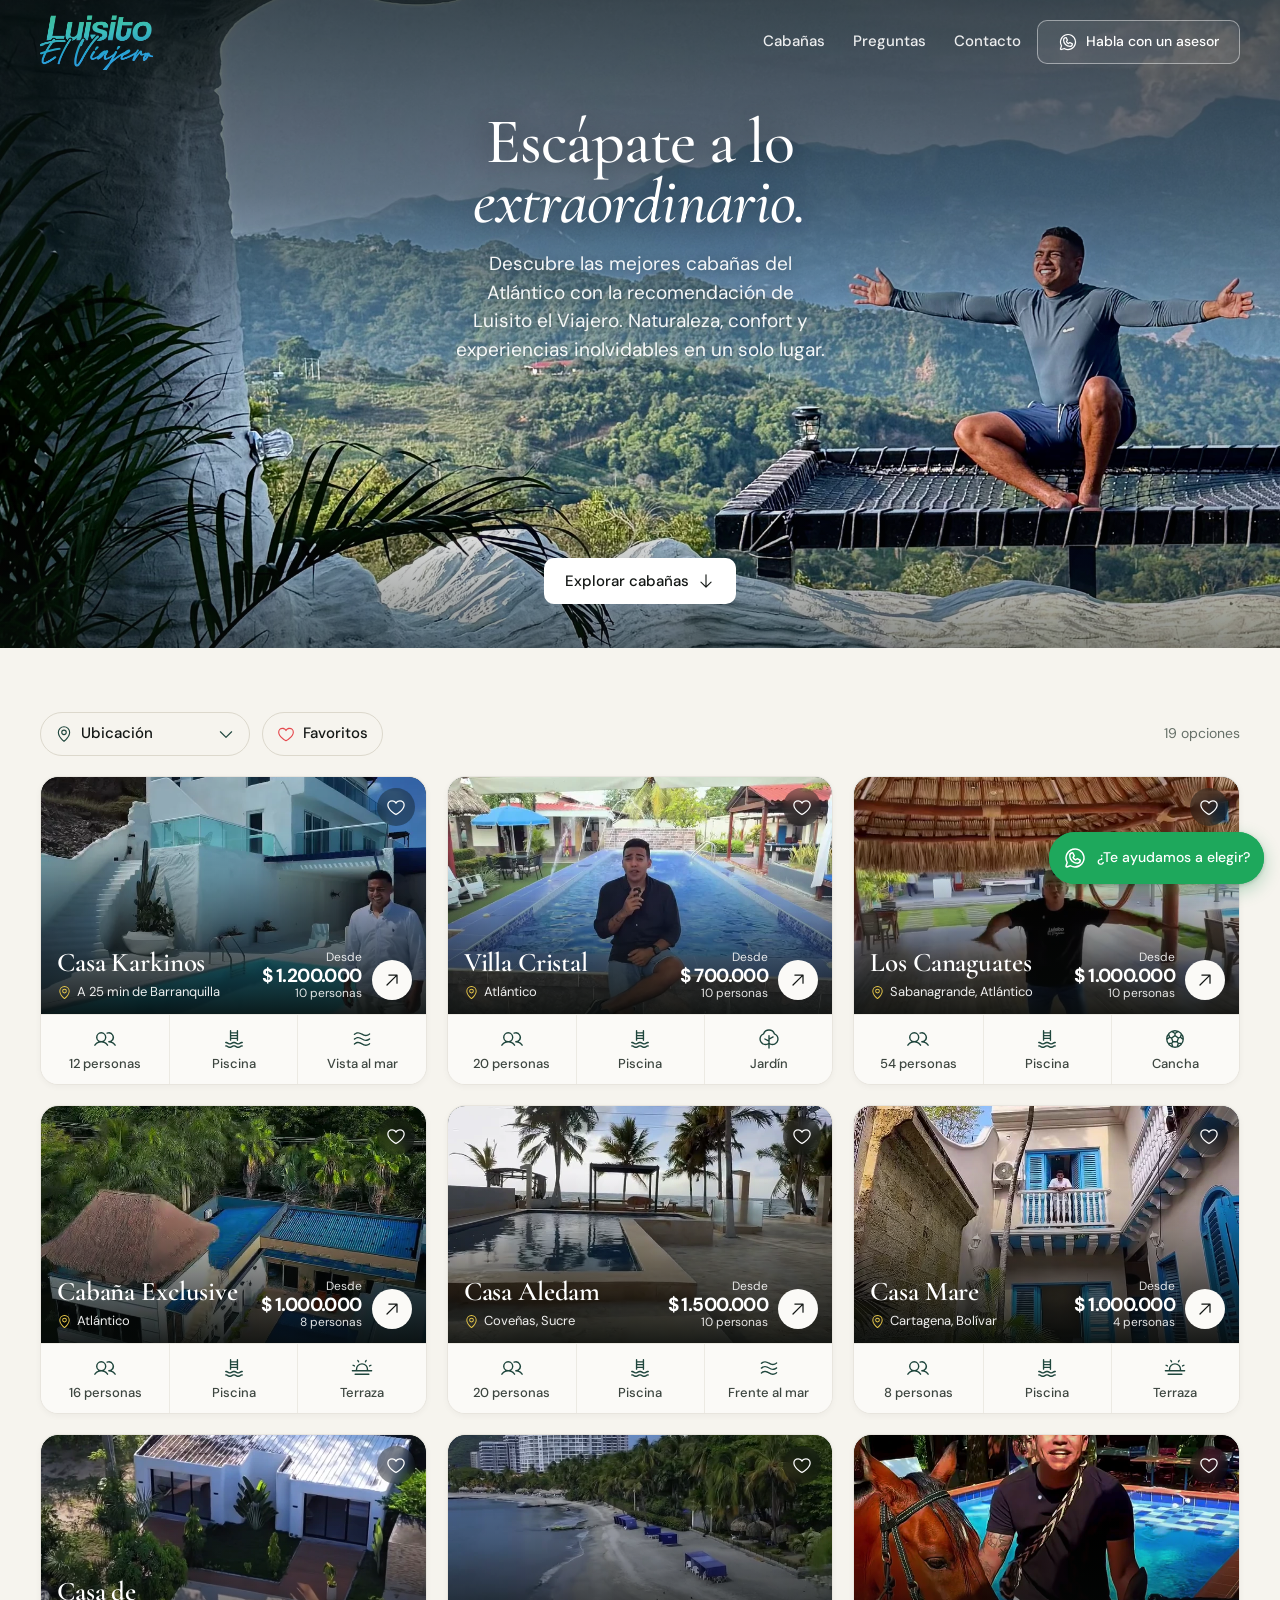
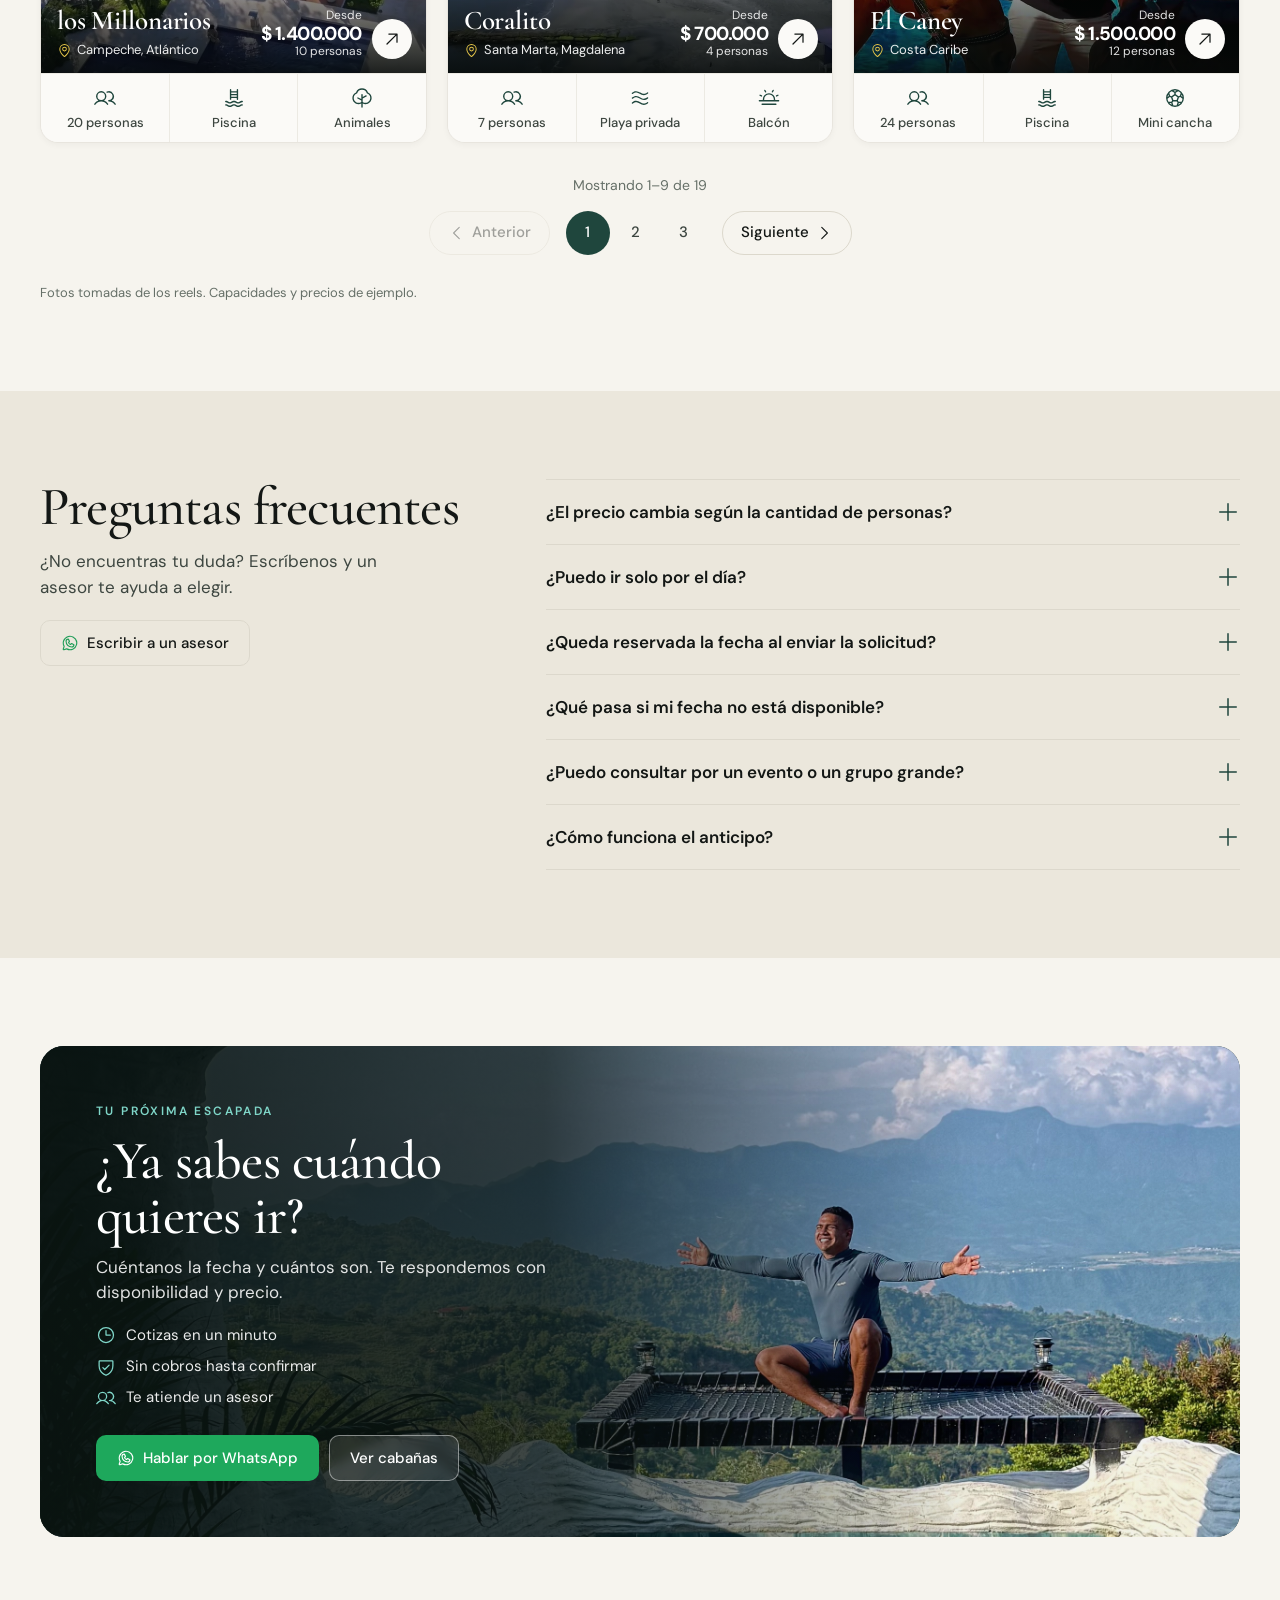
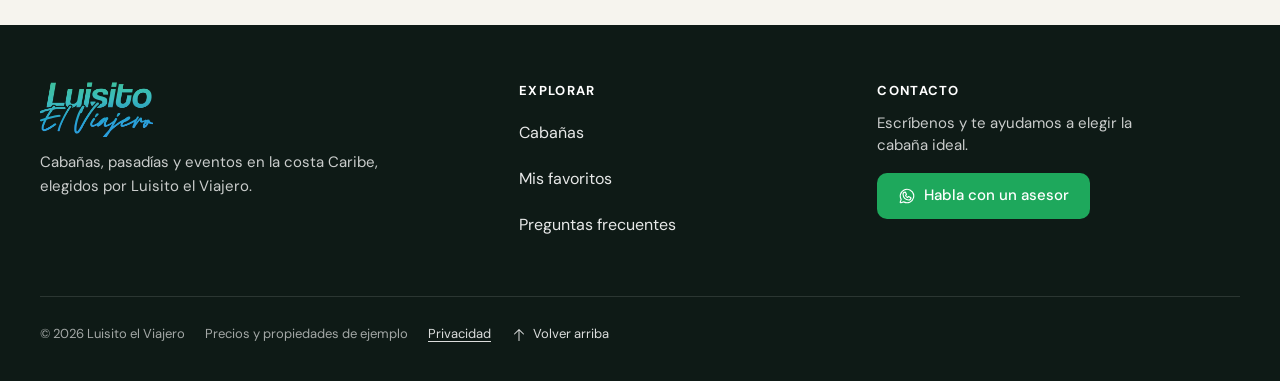
==== commit 455e43a7: "Catálogo paginado de 9 en 9, reel con sonido y controles propios, ficha en una columna en tableta y " ====
--- a/index.html
+++ b/index.html
@@ -50,6 +50,11 @@
     <symbol id="i-minus" viewBox="0 0 256 256"><path d="M224 128a8 8 0 0 1-8 8H40a8 8 0 0 1 0-16h176a8 8 0 0 1 8 8"/></symbol>
     <symbol id="i-chevron" viewBox="0 0 256 256"><path d="m213.66 101.66l-80 80a8 8 0 0 1-11.32 0l-80-80a8 8 0 0 1 11.32-11.32L128 164.69l74.34-74.35a8 8 0 0 1 11.32 11.32"/></symbol>
     <symbol id="i-play" viewBox="0 0 256 256"><path d="M240 128a15.74 15.74 0 0 1-7.6 13.51L88.32 229.65a16 16 0 0 1-16.2.3A15.86 15.86 0 0 1 64 216.13V39.87a15.86 15.86 0 0 1 8.12-13.82a16 16 0 0 1 16.2.3l144.08 88.14A15.74 15.74 0 0 1 240 128"/></symbol>
+    <symbol id="i-volume" viewBox="0 0 256 256"><path d="M155.51 24.81a8 8 0 0 0-8.42.88L77.25 80H32a16 16 0 0 0-16 16v64a16 16 0 0 0 16 16h45.25l69.84 54.31A8 8 0 0 0 160 224V32a8 8 0 0 0-4.49-7.19M32 96h40v64H32Zm112 111.64l-56-43.55V91.91l56-43.55Zm54-106.08a40 40 0 0 1 0 52.88a8 8 0 0 1-12-10.58a24 24 0 0 0 0-31.72a8 8 0 0 1 12-10.58M248 128a79.9 79.9 0 0 1-20.37 53.34a8 8 0 0 1-11.92-10.67a64 64 0 0 0 0-85.33a8 8 0 1 1 11.92-10.67A79.83 79.83 0 0 1 248 128"/></symbol>
+    <symbol id="i-volume-off" viewBox="0 0 256 256"><path d="M53.92 34.62a8 8 0 1 0-11.84 10.76L73.55 80H32a16 16 0 0 0-16 16v64a16 16 0 0 0 16 16h45.25l69.84 54.31A8 8 0 0 0 160 224v-48.91l42.08 46.29a8 8 0 1 0 11.84-10.76ZM32 96h40v64H32Zm112 111.64l-56-43.55v-68.2l56 61.6Zm42-63.77a24 24 0 0 0 0-31.72a8 8 0 1 1 12-10.57a40 40 0 0 1 0 52.88a8 8 0 0 1-12-10.59m-80.16-76a8 8 0 0 1 1.4-11.23l39.85-31A8 8 0 0 1 160 32v74.83a8 8 0 0 1-16 0V48.36l-26.94 21a8 8 0 0 1-11.22-1.45ZM248 128a79.9 79.9 0 0 1-20.37 53.34a8 8 0 0 1-11.92-10.67a64 64 0 0 0 0-85.33a8 8 0 1 1 11.92-10.67A79.83 79.83 0 0 1 248 128"/></symbol>
+    <symbol id="i-pause" viewBox="0 0 256 256"><path d="M200 32h-40a16 16 0 0 0-16 16v160a16 16 0 0 0 16 16h40a16 16 0 0 0 16-16V48a16 16 0 0 0-16-16m0 176h-40V48h40ZM96 32H56a16 16 0 0 0-16 16v160a16 16 0 0 0 16 16h40a16 16 0 0 0 16-16V48a16 16 0 0 0-16-16m0 176H56V48h40Z"/></symbol>
+    <symbol id="i-caret-left" viewBox="0 0 256 256"><path d="M165.66 202.34a8 8 0 0 1-11.32 11.32l-80-80a8 8 0 0 1 0-11.32l80-80a8 8 0 0 1 11.32 11.32L91.31 128Z"/></symbol>
+    <symbol id="i-caret-right" viewBox="0 0 256 256"><path d="m181.66 133.66l-80 80a8 8 0 0 1-11.32-11.32L164.69 128L90.34 53.66a8 8 0 0 1 11.32-11.32l80 80a8 8 0 0 1 0 11.32"/></symbol>
     <symbol id="i-car" viewBox="0 0 256 256"><path d="M240 104h-10.8l-27.78-62.5A16 16 0 0 0 186.8 32H69.2a16 16 0 0 0-14.62 9.5L26.8 104H16a8 8 0 0 0 0 16h8v80a16 16 0 0 0 16 16h24a16 16 0 0 0 16-16v-16h96v16a16 16 0 0 0 16 16h24a16 16 0 0 0 16-16v-80h8a8 8 0 0 0 0-16M69.2 48h117.6l24.89 56H44.31ZM64 200H40v-16h24Zm128 0v-16h24v16Zm24-32H40v-48h176ZM56 144a8 8 0 0 1 8-8h16a8 8 0 0 1 0 16H64a8 8 0 0 1-8-8m112 0a8 8 0 0 1 8-8h16a8 8 0 0 1 0 16h-16a8 8 0 0 1-8-8"/></symbol>
     <symbol id="i-wifi" viewBox="0 0 256 256"><path d="M140 204a12 12 0 1 1-12-12a12 12 0 0 1 12 12m97.08-117a172 172 0 0 0-218.16 0a8 8 0 0 0 10.16 12.37a156 156 0 0 1 197.84 0A8 8 0 0 0 237.08 87M205 122.77a124 124 0 0 0-153.94 0A8 8 0 0 0 61 135.31a108 108 0 0 1 134.06 0a8 8 0 0 0 11.24-1.3a8 8 0 0 0-1.3-11.24m-32.26 35.76a76.05 76.05 0 0 0-89.42 0a8 8 0 0 0 9.42 12.94a60 60 0 0 1 70.58 0a8 8 0 1 0 9.42-12.94"/></symbol>
     <symbol id="i-snow" viewBox="0 0 256 256"><path d="M223.77 150.09a8 8 0 0 1-5.86 9.68l-24.64 6l6.46 24.11a8 8 0 0 1-5.66 9.8a8.3 8.3 0 0 1-2.07.32a8 8 0 0 1-7.72-5.93l-7.72-28.8L136 141.86v46.83l21.66 21.65a8 8 0 0 1-11.32 11.32L128 203.31l-18.34 18.35a8 8 0 0 1-11.32-11.32L120 188.69v-46.83l-40.55 23.41l-7.72 28.8A8 8 0 0 1 64 200a8.3 8.3 0 0 1-2.08-.27a8 8 0 0 1-5.66-9.8l6.46-24.11l-24.64-6a8 8 0 0 1 3.82-15.54l29.45 7.23L112 128l-40.64-23.46l-29.45 7.23A8 8 0 0 1 40 112a8 8 0 0 1-1.91-15.77l24.64-6l-6.46-24.16a8 8 0 0 1 15.46-4.14l7.72 28.8L120 114.14V67.31L98.34 45.66a8 8 0 0 1 11.32-11.32L128 52.69l18.34-18.35a8 8 0 0 1 11.32 11.32L136 67.31v46.83l40.55-23.41l7.72-28.8a8 8 0 0 1 15.46 4.14l-6.46 24.11l24.64 6A8 8 0 0 1 216 112a8 8 0 0 1-1.91-.23l-29.45-7.23L144 128l40.64 23.46l29.45-7.23a8 8 0 0 1 9.68 5.86"/></symbol>
@@ -123,6 +128,7 @@
           <p class="result-count" id="resultCount" aria-live="polite"></p>
         </div>
         <div class="property-grid" id="propertyGrid" aria-live="polite"></div>
+        <nav class="pager" id="pager" aria-label="Paginación del catálogo" hidden></nav>
         <p class="catalog-note">Fotos tomadas de los reels. Capacidades y precios de ejemplo.</p>
       </div>
     </section>
--- a/styles.css
+++ b/styles.css
@@ -225,6 +225,23 @@
 .empty-state .button { margin-top: 8px; }
 .catalog-note { margin-top: 28px; color: var(--muted); font-size: 13px; }
 
+/* Paginador del catálogo (9 por página) */
+.pager { display: grid; justify-items: center; gap: 14px; margin-top: 32px; }
+.pager[hidden] { display: none; }
+.pager-info { color: var(--muted); font-size: 14px; }
+.pager-controls { display: flex; align-items: center; justify-content: center; gap: 8px; width: 100%; }
+.pager-step { display: inline-flex; align-items: center; justify-content: center; gap: 6px; min-width: 44px; height: 44px; padding: 0 16px; border: 1px solid var(--line); border-radius: 999px; background: transparent; color: var(--ink); font-size: 15px; font-weight: 500; transition: border-color .2s ease, background-color .2s ease, opacity .2s ease, transform .2s var(--ease); }
+.pager-step .icon { width: 18px; height: 18px; }
+.pager-step:hover:not(:disabled) { border-color: #b9b6ab; background: var(--card); }
+.pager-step:active:not(:disabled) { transform: scale(.97); }
+.pager-step:disabled { opacity: .38; cursor: default; }
+.pager-numbers { display: none; gap: 4px; }
+.pager-number { display: grid; place-items: center; width: 44px; height: 44px; padding: 0; border: 0; border-radius: 50%; background: transparent; color: var(--ink-soft); font-size: 15px; font-weight: 500; font-variant-numeric: tabular-nums; transition: background-color .2s ease, color .2s ease; }
+.pager-number:hover { background: var(--sand); }
+.pager-number[aria-current="page"] { background: var(--pine); color: #fff; }
+.pager-status { flex: 1; color: var(--muted); font-size: 14px; text-align: center; font-variant-numeric: tabular-nums; }
+@media (min-width: 640px) { .pager-numbers { display: flex; } .pager-status { display: none; } .pager-controls { gap: 16px; } .pager-step { padding: 0 18px; } }
+
 /* Tarjeta: foto grande con título, lugar y precio sobre la imagen, y franja clara con datos clave */
 .property-card { display: flex; flex-direction: column; min-width: 0; overflow: hidden; border: 1px solid #e8e5de; border-radius: 18px; background: #fbfaf7; box-shadow: 0 2px 6px rgba(27, 29, 24, .04); transition: transform .45s var(--ease), box-shadow .45s var(--ease), border-color .3s ease; }
 .property-card:hover { transform: translateY(-5px); border-color: #d5d0c5; box-shadow: 0 18px 40px rgba(27, 29, 24, .13); }
@@ -236,9 +253,9 @@
 .card-overlay { position: absolute; z-index: 2; inset: auto 0 0; display: grid; grid-template-columns: minmax(0, 1fr) auto 40px; align-items: end; gap: 10px; padding: 0 14px 14px 16px; }
 .card-overlay-main { display: grid; gap: 5px; min-width: 0; }
 .card-title { display: -webkit-box; -webkit-box-orient: vertical; -webkit-line-clamp: 2; line-clamp: 2; overflow: hidden; padding-bottom: 2px; color: #fff; font-size: 25px; font-weight: 600; line-height: 1.08; letter-spacing: -.005em; text-wrap: balance; overflow-wrap: break-word; }
-.card-location { display: flex; align-items: center; gap: 5px; min-width: 0; color: rgba(255, 255, 255, .92); font-size: 13px; line-height: 1.2; }
-.card-location .icon { width: 15px; height: 15px; color: #e8c84a; }
-.card-location span { overflow: hidden; text-overflow: ellipsis; white-space: nowrap; }
+.card-location { display: flex; align-items: flex-start; gap: 5px; min-width: 0; color: rgba(255, 255, 255, .92); font-size: 13px; line-height: 1.2; }
+.card-location .icon { width: 15px; height: 15px; margin-top: 1px; color: #e8c84a; }
+.card-location span { display: -webkit-box; -webkit-box-orient: vertical; -webkit-line-clamp: 2; line-clamp: 2; overflow: hidden; line-height: 1.25; }
 .card-price { display: flex; flex-direction: column; align-items: flex-end; color: #fff; white-space: nowrap; line-height: 1.15; }
 .card-price small { color: rgba(255, 255, 255, .88); font-size: 12px; }
 .card-price strong { font-size: 18px; font-weight: 700; letter-spacing: -.03em; }
@@ -338,9 +355,17 @@
 .modal-root.is-open { display: flex; }
 .modal-panel { position: relative; width: 100%; height: 100%; overflow-y: auto; overscroll-behavior: contain; background: var(--paper); animation: modal-in .3s var(--ease) both; }
 @keyframes modal-in { from { opacity: 0; transform: translateY(16px); } to { opacity: 1; transform: none; } }
+.pm-topbar { position: sticky; top: 0; z-index: 6; display: flex; align-items: center; justify-content: space-between; gap: 12px; height: 56px; padding: 0 8px 0 16px; background: rgba(246, 244, 238, .94); border-bottom: 1px solid var(--line); backdrop-filter: blur(12px); -webkit-backdrop-filter: blur(12px); }
+.pm-topbar-title { overflow: hidden; color: var(--ink); font-size: 15px; font-weight: 600; text-overflow: ellipsis; white-space: nowrap; }
+.pm-topbar .modal-close { position: static; flex: none; margin: 0; background: rgba(19, 23, 21, .07); color: var(--ink); backdrop-filter: none; -webkit-backdrop-filter: none; }
+.pm-topbar .modal-close:hover { background: rgba(19, 23, 21, .14); color: var(--ink); }
 .modal-close { position: sticky; top: 12px; z-index: 6; display: grid; place-items: center; width: 44px; height: 44px; margin: 12px 12px -56px auto; padding: 0; border: 0; border-radius: 50%; background: rgba(14, 26, 22, .78); color: #fff; backdrop-filter: blur(6px); transition: transform .3s var(--ease), background-color .2s ease; }
 .modal-close:hover { background: var(--pine-deep); transform: rotate(90deg); }
 @media (min-width: 768px) {
+  .pm-topbar { display: contents; }
+  .pm-topbar-title { display: none; }
+  .pm-topbar .modal-close { position: sticky; margin: 12px 12px -56px auto; background: rgba(14, 26, 22, .78); color: #fff; backdrop-filter: blur(6px); -webkit-backdrop-filter: blur(6px); }
+  .pm-topbar .modal-close:hover { background: var(--pine-deep); color: #fff; }
   .modal-root { padding: 24px; }
   .modal-panel { width: min(920px, 100%); height: auto; max-height: min(92svh, 860px); border-radius: var(--radius-l); box-shadow: 0 30px 100px rgba(0, 0, 0, .35); }
 }
@@ -349,9 +374,27 @@
 /* Ficha de propiedad */
 .pm-grid { display: grid; gap: 16px; padding: 0 14px 28px; }
 .pm-media { display: grid; gap: 8px; min-width: 0; }
-.pm-stage { position: relative; width: 100%; aspect-ratio: 9 / 16; max-height: 58svh; overflow: hidden; border-radius: var(--radius-m); background: #0f1512; }
+.pm-stage { position: relative; width: 100%; aspect-ratio: 9 / 16; max-height: 70svh; overflow: hidden; border-radius: var(--radius-m); background: #0f1512; }
 .pm-stage img, .pm-stage video { position: absolute; inset: 0; width: 100%; height: 100%; object-fit: cover; }
 .pm-stage.is-photo img { object-fit: contain; }
+.pm-stage video { cursor: pointer; }
+.reel-controls { position: absolute; z-index: 3; inset: auto 0 3px; display: flex; align-items: flex-end; justify-content: space-between; padding: 12px; pointer-events: none; background: linear-gradient(0deg, rgba(8, 14, 12, .45), rgba(8, 14, 12, 0)); }
+.reel-btn { position: relative; display: inline-flex; align-items: center; justify-content: center; gap: 8px; min-width: 44px; height: 44px; padding: 0; border: 0; border-radius: 22px; background: rgba(14, 26, 22, .55); color: #fff; font-size: 14px; font-weight: 500; backdrop-filter: blur(10px); -webkit-backdrop-filter: blur(10px); pointer-events: auto; transition: background-color .2s ease, transform .2s var(--ease); }
+.reel-btn:hover { background: rgba(14, 26, 22, .75); }
+.reel-btn:active { transform: scale(.94); }
+.reel-btn .icon { width: 22px; height: 22px; }
+.reel-btn span { display: inline-flex; }
+.reel-btn .i-play, .reel-btn .i-off { display: none; }
+.pm-stage.is-paused .reel-toggle .i-pause { display: none; }
+.pm-stage.is-paused .reel-toggle .i-play { display: inline-flex; }
+.pm-stage.is-muted .reel-sound .i-on { display: none; }
+.pm-stage.is-muted .reel-sound .i-off { display: inline-flex; }
+.reel-sound-hint { display: none !important; }
+.pm-stage.needs-sound .reel-sound { padding: 0 16px 0 12px; background: #fff; color: var(--ink); animation: sound-hint 1.8s ease-in-out infinite; }
+.pm-stage.needs-sound .reel-sound-hint { display: inline-flex !important; }
+.reel-progress { position: absolute; z-index: 3; inset: auto 0 0; height: 3px; background: rgba(255, 255, 255, .28); pointer-events: none; }
+.reel-progress i { display: block; width: 100%; height: 100%; background: #fff; transform-origin: 0 50%; transform: scaleX(var(--p, 0)); }
+@keyframes sound-hint { 0%, 100% { box-shadow: 0 0 0 0 rgba(255, 255, 255, .55); } 60% { box-shadow: 0 0 0 10px rgba(255, 255, 255, 0); } }
 .reel-badge { position: absolute; top: 12px; left: 12px; padding: 5px 12px; border-radius: 999px; background: rgba(14, 26, 22, .66); color: #fff; font-size: 13px; font-weight: 600; backdrop-filter: blur(6px); }
 .gallery-row { display: grid; grid-template-columns: repeat(4, 1fr); gap: 8px; }
 .gallery-thumb { position: relative; display: block; aspect-ratio: 1; overflow: hidden; padding: 0; border: 2px solid transparent; border-radius: var(--radius-s); background: #ddd; }
@@ -369,7 +412,7 @@
 .pm-meta .icon { width: 18px; height: 18px; color: var(--pine); }
 .pm-price { margin-top: 10px; color: var(--muted); font-size: 15px; }
 .pm-price strong { color: var(--ink); font-size: 28px; font-weight: 600; letter-spacing: -.005em; }
-.pm-price em { font-size: 15px; font-style: normal; font-weight: 500; }
+.pm-price em { font-size: 15px; font-style: normal; font-weight: 500; white-space: nowrap; }
 
 .facts { display: grid; grid-template-columns: repeat(3, minmax(0, 1fr)); gap: 10px; margin: 20px 0 0; padding: 0; list-style: none; }
 .fact { display: flex; flex-direction: column; align-items: center; justify-content: flex-start; gap: 4px; padding: 16px 8px 14px; border: 1px solid var(--line); border-radius: 14px; background: #fff; color: var(--muted); font-size: 13px; line-height: 1.25; text-align: center; }
@@ -383,9 +426,16 @@
 .amenity .icon { width: 26px; height: 26px; color: var(--ink); }
 .modal-root.is-open .fact, .modal-root.is-open .amenity { animation: rise-s .5s var(--ease) backwards; animation-delay: calc(var(--i, 0) * 55ms + 240ms); }
 .calculator-column { margin-top: 24px; }
+/* Tableta (768–959 px): una sola columna, con el reel centrado y de buen tamaño. */
 @media (min-width: 768px) {
+  .pm-grid { padding: 28px; gap: 24px; }
+  .pm-media { width: min(100%, calc(min(66svh, 620px) * 9 / 16)); margin-inline: auto; }
+  .pm-stage { max-height: min(66svh, 620px); }
+}
+/* Escritorio (≥ 960 px): reel a la izquierda y datos a la derecha. */
+@media (min-width: 960px) {
   .pm-grid { grid-template-columns: auto minmax(0, 1fr); gap: 32px; padding: 28px; align-items: start; --stage-h: min(600px, calc(92svh - 130px)); }
-  .pm-media { position: sticky; top: 28px; width: calc(var(--stage-h) * 9 / 16); }
+  .pm-media { position: sticky; top: 28px; width: calc(var(--stage-h) * 9 / 16); margin-inline: 0; }
   .pm-stage { width: 100%; height: var(--stage-h); max-height: none; aspect-ratio: auto; }
   .pm-info { padding-right: 36px; }
 }
@@ -402,6 +452,8 @@
 .cell:focus-within { z-index: 2; box-shadow: inset 0 0 0 2px var(--teal); }
 .cell > label, .cell-label { position: absolute; z-index: 1; top: 11px; left: 14px; right: 14px; overflow: hidden; color: var(--ink); font-size: 12px; font-weight: 700; letter-spacing: .05em; line-height: 1; text-overflow: ellipsis; text-transform: uppercase; white-space: nowrap; pointer-events: none; }
 .cell input[type="date"], .cell select { position: relative; display: block; width: 100%; height: 64px; padding: 30px 14px 8px; border: 0; border-radius: 0; background: transparent; color: var(--ink); font-size: 16px; font-weight: 500; outline: none; }
+.cell input[type="date"] { -webkit-appearance: none; appearance: none; text-align: left; }
+.cell input[type="date"]::-webkit-date-and-time-value { margin: 0; text-align: left; }
 .cell input[type="date"]::-webkit-calendar-picker-indicator { position: absolute; inset: 0; width: auto; height: auto; margin: 0; padding: 0; opacity: 0; cursor: pointer; }
 .cell.is-empty input[type="date"] { color: var(--muted); }
 .cell select { appearance: none; -webkit-appearance: none; padding-right: 44px; background: url("data:image/svg+xml,%3Csvg xmlns='http://www.w3.org/2000/svg' viewBox='0 0 256 256'%3E%3Cpath fill='%23131715' d='M213.66 101.66l-80 80a8 8 0 0 1-11.32 0l-80-80a8 8 0 0 1 11.32-11.32L128 164.69l74.34-74.35a8 8 0 0 1 11.32 11.32Z'/%3E%3C/svg%3E") right 16px center / 16px no-repeat; }
@@ -557,8 +609,10 @@
   .chat-panel { width: 400px; height: min(660px, calc(100svh - 48px)); max-height: none; border-radius: 16px; box-shadow: 0 24px 70px rgba(0, 0, 0, .4); animation: chat-open .45s var(--ease) both; transform-origin: 100% 100%; }
 }
 @keyframes chat-open { from { opacity: 0; transform: translateY(24px) scale(.92); } to { opacity: 1; transform: none; } }
+/* Con el teclado abierto (iPhone y Android) la altura sale del viewport visual: el campo de texto nunca queda tapado. */
 @media (max-width: 767px) {
-  .chat-panel { height: 100dvh; border-radius: 0; animation: sheet-in .4s var(--ease) both; }
+  #contactModal { align-items: flex-start; }
+  .chat-panel { height: var(--vvh, 100dvh); margin-top: var(--vvt, 0px); border-radius: 0; animation: sheet-in .4s var(--ease) both; }
 }
 
 /* Aviso */
